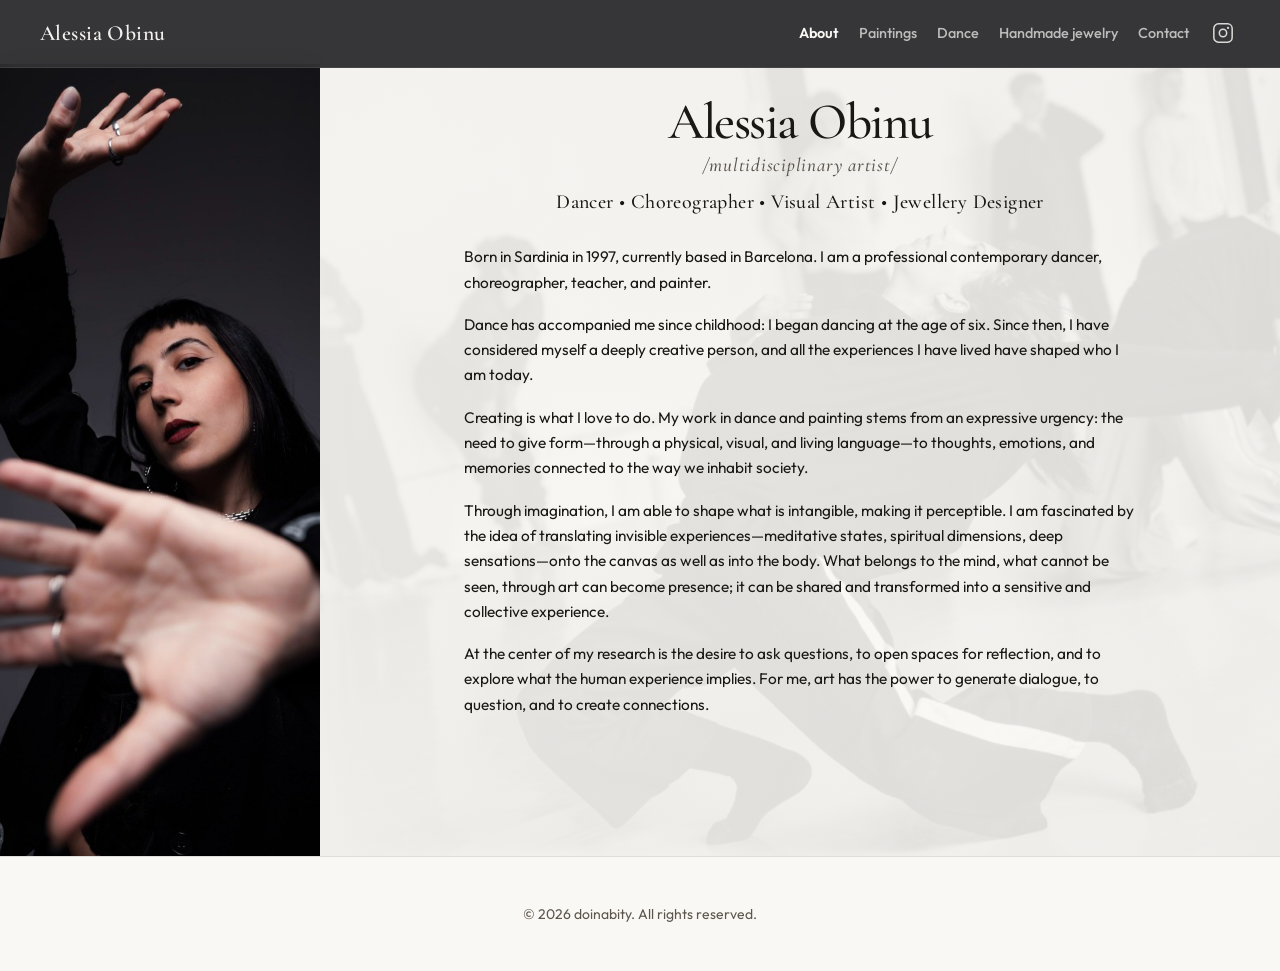
==== about.html @ e341002c "Add About page with split hero, intro, biography, and nav links Co-authored-by: Cursor <cursoragent@" ====
<!DOCTYPE html>
<html lang="en">
  <head>
    <meta charset="utf-8" />
    <meta name="viewport" content="width=device-width, initial-scale=1" />
    <title>About — Alessia Obinu</title>
    <link rel="preconnect" href="https://fonts.googleapis.com" />
    <link rel="preconnect" href="https://fonts.gstatic.com" crossorigin />
    <link
      href="https://fonts.googleapis.com/css2?family=Cormorant+Garamond:ital,wght@0,500;0,600;1,500&family=Outfit:wght@400;500;600&display=swap"
      rel="stylesheet"
    />
    <link rel="stylesheet" href="css/styles.css" />
  </head>
  <body>
    <header class="site-header">
      <a class="site-logo" href="index.html">Alessia Obinu</a>
      <div class="site-header__tools">
        <nav class="site-nav" aria-label="Primary">
          <a href="about.html" aria-current="page">About</a>
          <a href="index.html#paintings">Paintings</a>
          <a href="index.html#dance">Dance</a>
          <a href="index.html#jewelry">Handmade jewelry</a>
          <a href="index.html#contact">Contact</a>
        </nav>
        <a
          class="site-header__instagram"
          href="https://www.instagram.com/ale_obins/"
          target="_blank"
          rel="noopener noreferrer"
          aria-label="Instagram — @ale_obins"
        >
          <svg xmlns="http://www.w3.org/2000/svg" width="22" height="22" viewBox="0 0 24 24" fill="none" stroke="currentColor" stroke-width="1.65" stroke-linecap="round" stroke-linejoin="round" aria-hidden="true">
            <rect x="2" y="2" width="20" height="20" rx="5" ry="5" />
            <circle cx="12" cy="12" r="4" />
            <circle cx="17.5" cy="6.5" r="1.25" fill="currentColor" stroke="none" />
          </svg>
        </a>
      </div>
    </header>

    <main class="about-page" id="top">
      <section
        id="about"
        class="hero hero--split about-page__hero about-page__hero--cols"
        aria-labelledby="about-hero-heading"
        aria-describedby="about-hero-subtitle"
      >
        <div class="hero__pane hero__pane--quarter" aria-hidden="true"></div>
        <div class="hero__pane hero__pane--main">
          <div class="hero__inner hero__inner--solo hero__inner--about-main">
            <div class="hero__intro">
              <h1 id="about-hero-heading">Alessia Obinu</h1>
              <p id="about-hero-subtitle" class="hero__tagline hero__tagline--solo">/multidisciplinary artist/</p>
              <p class="hero__roles">Dancer • Choreographer • Visual Artist • Jewellery Designer</p>
            </div>
            <div class="about-page__hero-bio">
              <p>
                Born in Sardinia in 1997, currently based in Barcelona. I am a professional contemporary dancer,
                choreographer, teacher, and painter.
              </p>
              <p>
                Dance has accompanied me since childhood: I began dancing at the age of six. Since then, I have
                considered myself a deeply creative person, and all the experiences I have lived have shaped who I am
                today.
              </p>
              <p>
                Creating is what I love to do. My work in dance and painting stems from an expressive urgency: the need
                to give form—through a physical, visual, and living language—to thoughts, emotions, and memories
                connected to the way we inhabit society.
              </p>
              <p>
                Through imagination, I am able to shape what is intangible, making it perceptible. I am fascinated by
                the idea of translating invisible experiences—meditative states, spiritual dimensions, deep
                sensations—onto the canvas as well as into the body. What belongs to the mind, what cannot be seen,
                through art can become presence; it can be shared and transformed into a sensitive and collective
                experience.
              </p>
              <p>
                At the center of my research is the desire to ask questions, to open spaces for reflection, and to
                explore what the human experience implies. For me, art has the power to generate dialogue, to question,
                and to create connections.
              </p>
            </div>
          </div>
        </div>
      </section>

    </main>

    <footer class="site-footer">
      <p>© <span id="year"></span> doinabity. All rights reserved.</p>
    </footer>
    <script>
      document.getElementById("year").textContent = new Date().getFullYear();
    </script>
  </body>
</html>
---- css/styles.css ----
/* Shared presentation + catalogue styles */

:root {
  --bg: #faf8f5;
  --bg-alt: #f0ebe3;
  --ink: #1a1814;
  --ink-muted: #5c564c;
  --accent: #8b5a3c;
  --accent-soft: #c4a484;
  --line: rgba(26, 24, 20, 0.12);
  --font-display: "Cormorant Garamond", Georgia, serif;
  --font-body: "Outfit", system-ui, sans-serif;
  --space: clamp(1rem, 4vw, 2.5rem);
  --max: 72rem;
}

*,
*::before,
*::after {
  box-sizing: border-box;
}

html {
  scroll-behavior: smooth;
}

body {
  margin: 0;
  font-family: var(--font-body);
  font-size: 1.05rem;
  line-height: 1.6;
  color: var(--ink);
  background: var(--bg);
}

img {
  max-width: 100%;
  height: auto;
  display: block;
}

a {
  color: var(--accent);
  text-decoration: none;
}

a:hover {
  text-decoration: underline;
  text-underline-offset: 0.2em;
}

.sr-only {
  position: absolute;
  width: 1px;
  height: 1px;
  padding: 0;
  margin: -1px;
  overflow: hidden;
  clip: rect(0, 0, 0, 0);
  white-space: nowrap;
  border: 0;
}

/* ——— Site header ——— */
.site-header {
  position: fixed;
  top: 0;
  left: 0;
  right: 0;
  z-index: 100;
  display: flex;
  align-items: center;
  justify-content: space-between;
  padding: 1rem var(--space);
  background: rgba(42, 42, 44, 0.94);
  backdrop-filter: blur(12px);
  border-bottom: 1px solid rgba(255, 255, 255, 0.08);
}

.site-header--home {
  justify-content: flex-start;
}

.site-header__tools {
  display: flex;
  align-items: center;
  gap: 1rem;
  flex-wrap: wrap;
  justify-content: flex-end;
}

.site-header__instagram {
  margin-left: auto;
  display: flex;
  align-items: center;
  justify-content: center;
  color: rgba(242, 241, 238, 0.88);
  text-decoration: none;
  z-index: 101;
  padding: 0.4rem;
  border-radius: 8px;
  transition: color 0.15s ease, background 0.15s ease;
}

.site-header__instagram:hover {
  color: #faf8f5;
  background: rgba(255, 255, 255, 0.08);
  text-decoration: none;
}

.site-header__instagram svg {
  display: block;
}

.site-header__tools .site-header__instagram {
  margin-left: 0;
}

.site-nav--center {
  position: absolute;
  left: 50%;
  transform: translateX(-50%);
  justify-content: center;
}

@media (max-width: 520px) {
  .site-header--home {
    flex-direction: column;
    align-items: stretch;
    gap: 0.65rem;
    padding-top: 0.85rem;
    padding-bottom: 0.85rem;
  }

  .site-header--home .site-nav--center {
    position: static;
    transform: none;
    justify-content: center;
    order: 1;
  }

  .site-header--home .site-logo {
    order: 0;
    text-align: center;
  }

  .site-header--home .site-header__instagram {
    order: 2;
    margin-left: 0;
    align-self: center;
  }
}

.site-logo {
  font-family: var(--font-display);
  font-size: 1.35rem;
  font-weight: 600;
  letter-spacing: 0.02em;
  color: var(--ink);
  text-decoration: none;
}

.site-logo:hover {
  color: var(--accent);
  text-decoration: none;
}

.site-header .site-logo {
  color: #f2f1ee;
}

.site-header .site-logo:hover {
  color: var(--accent-soft);
  text-decoration: none;
}

.site-nav {
  display: flex;
  gap: 1.25rem;
  flex-wrap: wrap;
  justify-content: flex-end;
}

.site-nav a {
  font-size: 0.9rem;
  font-weight: 500;
  color: var(--ink-muted);
  text-decoration: none;
}

.site-nav a:hover {
  color: var(--accent);
  text-decoration: none;
}

.site-header .site-nav a {
  color: rgba(242, 241, 238, 0.72);
}

.site-header .site-nav a:hover {
  color: #faf8f5;
  text-decoration: none;
}

.site-header .site-nav a[aria-current="page"] {
  color: #faf8f5;
  font-weight: 600;
}

#about,
#work,
#paintings,
#dance,
#jewelry,
#contact {
  scroll-margin-top: 5rem;
}

/* ——— Home hero ——— */
main {
  padding-top: 4rem;
}

.hero {
  min-height: 88vh;
  display: flex;
  flex-direction: column;
  justify-content: center;
  padding: var(--space);
  max-width: var(--max);
  margin: 0 auto;
}

/* About: full-width hero with background image */
.hero--split {
  --about-bg-main: url("../images/hero-about-bg.jpg?v=2");
  max-width: none;
  margin: 0;
  padding: 0;
  min-height: 88vh;
  display: block;
}

.hero__pane--main {
  position: relative;
  min-height: 88vh;
  width: 100%;
  display: flex;
  flex-direction: column;
  justify-content: center;
  align-items: center;
  background-color: var(--bg-alt);
  background-image: var(--about-bg-main);
  background-size: cover;
  background-position: center;
  background-repeat: no-repeat;
}

.hero__pane--main::before {
  content: "";
  position: absolute;
  inset: 0;
  background: linear-gradient(
    105deg,
    rgba(250, 248, 245, 0.88) 0%,
    rgba(250, 248, 245, 0.72) 45%,
    rgba(250, 248, 245, 0.5) 100%
  );
  pointer-events: none;
}

.hero__inner {
  position: relative;
  z-index: 1;
  padding: var(--space);
  max-width: 40rem;
}

.hero__inner--solo {
  width: 75%;
  max-width: 75vw;
  margin-left: auto;
  margin-right: auto;
  text-align: center;
  padding: var(--space) 0;
  box-sizing: border-box;
}

@media (max-width: 768px) {
  .hero--split {
    min-height: auto;
  }

  .hero__pane--main {
    min-height: min(88vh, 42rem);
  }

  .hero__inner {
    padding: var(--space);
    max-width: none;
  }

  .hero__pane--main::before {
    background: rgba(250, 248, 245, 0.82);
  }
}

/* About page only: ¼ portrait (left) + ¾ existing hero photo + text (right) */
.about-page .hero--split.about-page__hero--cols {
  display: grid;
  grid-template-columns: minmax(0, 1fr) minmax(0, 3fr);
  align-items: stretch;
  min-height: 88vh;
}

.about-page .hero--split.about-page__hero--cols .hero__pane--quarter {
  min-height: 12rem;
  background-color: var(--bg-alt);
  background-image: url("../images/about-page-portrait.png?v=1");
  background-size: cover;
  background-position: center top;
  background-repeat: no-repeat;
}

.about-page .hero--split.about-page__hero--cols .hero__pane--main {
  width: auto;
  min-height: 88vh;
  align-items: flex-start;
  justify-content: flex-start;
  overflow-y: auto;
}

.about-page .hero--split.about-page__hero--cols .hero__pane--main::before {
  background: linear-gradient(
    105deg,
    rgba(250, 248, 245, 0.93) 0%,
    rgba(250, 248, 245, 0.9) 50%,
    rgba(250, 248, 245, 0.88) 100%
  );
}

@media (max-width: 768px) {
  .about-page .hero--split.about-page__hero--cols {
    grid-template-columns: 1fr;
    grid-template-rows: minmax(22vh, 200px) minmax(60vh, auto);
    min-height: auto;
  }

  .about-page .hero--split.about-page__hero--cols .hero__pane--quarter {
    min-height: 25vh;
    background-size: auto 200%;
    background-position: center top;
  }

  .about-page .hero--split.about-page__hero--cols .hero__pane--main {
    min-height: min(70vh, 36rem);
  }
}

.hero h1 {
  font-family: var(--font-display);
  font-size: clamp(2.5rem, 8vw, 4.25rem);
  font-weight: 500;
  line-height: 1.1;
  margin: 0 0 1rem;
  letter-spacing: -0.02em;
}

.hero .hero__inner--solo h1 {
  margin: 0;
  width: 100%;
  font-size: clamp(3.5rem, min(18vw, 22vh), 14rem);
  line-height: 1.05;
  letter-spacing: -0.03em;
}

.hero .hero__tagline--solo {
  margin: 0;
  margin-top: 0.5em;
  line-height: 1;
  font-family: var(--font-display);
  font-size: clamp(1.5rem, 2vw, 1rem);
  font-style: italic;
  font-weight: 500;
  color: var(--ink-muted);
  letter-spacing: 0.04em;
}

.hero .hero__roles {
  margin: clamp(1.25rem, 3.5vw, 2.25rem) 0 0;
  max-width: 100%;
  font-family: var(--font-display);
  font-size: clamp(1rem, 2.75vw, 1.85rem);
  font-weight: 500;
  line-height: 1.35;
  letter-spacing: 0.02em;
  color: var(--ink);
  text-align: center;
}

.about-page .hero__inner--about-main.hero__inner--solo {
  width: 100%;
  max-width: none;
  margin-left: 0;
  margin-right: 0;
  padding: clamp(1.25rem, 3vw, 2rem);
  box-sizing: border-box;
}

.about-page .hero__inner--about-main .hero__intro {
  text-align: center;
  margin-bottom: clamp(1.25rem, 2.5vw, 1.75rem);
}

.about-page .hero__inner--about-main .hero__intro h1 {
  font-size: clamp(2.25rem, 4vw, 3.25rem);
}

.about-page .hero__inner--about-main .hero__intro .hero__tagline--solo {
  margin-top: 0.35em;
  font-size: clamp(1rem, 1.5vw, 1.2rem);
}

.about-page .hero__inner--about-main .hero__intro .hero__roles {
  margin-top: 0.85rem;
  font-size: clamp(0.95rem, 1.6vw, 1.25rem);
}

.about-page .about-page__hero-bio {
  max-width: 42rem;
  margin: 0 auto;
  text-align: left;
}

.about-page .about-page__hero-bio p {
  margin: 0 0 1.1em;
  font-family: var(--font-body);
  font-size: clamp(0.92rem, 1.2vw, 1.05rem);
  line-height: 1.65;
  color: var(--ink);
}

.about-page .about-page__hero-bio p:last-child {
  margin-bottom: 0;
}

.hero .tagline {
  font-size: 1.15rem;
  color: var(--ink-muted);
  max-width: 28em;
  margin: 0 0 2rem;
}

.hero .about {
  max-width: 36em;
  margin: 0 0 2.5rem;
}

.scroll-hint {
  display: inline-flex;
  align-items: center;
  gap: 0.5rem;
  font-size: 0.85rem;
  font-weight: 500;
  color: var(--accent);
  text-decoration: none;
  letter-spacing: 0.04em;
  text-transform: uppercase;
}

.scroll-hint:hover {
  text-decoration: none;
  color: var(--ink);
}

.scroll-hint svg {
  width: 1.25rem;
  height: 1.25rem;
  animation: nudge 2s ease-in-out infinite;
}

@keyframes nudge {
  0%,
  100% {
    transform: translateY(0);
  }
  50% {
    transform: translateY(4px);
  }
}

/* ——— Work sections (home) ——— */
.work-sections {
  border-top: 1px solid var(--line);
}

.work-block {
  display: grid;
  grid-template-columns: 1fr;
  min-height: 72vh;
  border-bottom: 1px solid var(--line);
}

@media (min-width: 768px) {
  .work-block {
    grid-template-columns: 1fr 1fr;
    min-height: 65vh;
  }

  .work-block:nth-child(even) .work-block__visual {
    order: 2;
  }
}

.work-block__visual {
  position: relative;
  min-height: 280px;
  background: var(--bg-alt);
}

.work-block__visual-inner {
  position: absolute;
  inset: 0;
  display: flex;
  align-items: center;
  justify-content: center;
  padding: 2rem;
}

.work-block--paintings .work-block__visual-inner {
  padding: 0;
}

.work-block__photo {
  display: block;
  max-width: min(100%, 420px);
  max-height: min(75vh, 560px);
  width: auto;
  height: auto;
  object-fit: contain;
  border-radius: 4px;
  box-shadow: 0 12px 40px rgba(26, 24, 20, 0.12);
}

.work-block--paintings .work-block__photo {
  width: 100%;
  height: 100%;
  max-width: none;
  max-height: none;
  object-fit: cover;
  object-position: center;
  border-radius: 0;
  box-shadow: none;
}

.work-block--dance .work-block__visual-inner {
  padding: 0;
}

.work-block--dance .work-block__photo {
  width: 100%;
  height: 100%;
  max-width: none;
  max-height: none;
  object-fit: cover;
  object-position: center;
  border-radius: 0;
  box-shadow: none;
}

.work-block--jewelry .work-block__visual {
  background: #ebe8e4;
}

.work-block--jewelry .work-block__visual-inner {
  flex-direction: column;
  align-items: stretch;
  justify-content: stretch;
  padding: clamp(0.4rem, 1.5vw, 0.85rem);
  box-sizing: border-box;
}

.work-block--jewelry .work-block__photo {
  flex: 1 1 auto;
  width: 100%;
  min-height: 0;
  max-width: none;
  max-height: none;
  object-fit: cover;
  object-position: center 42%;
  border-radius: 6px;
  box-shadow: 0 12px 40px rgba(26, 24, 20, 0.14);
}

.work-block__placeholder {
  width: min(280px, 80%);
  aspect-ratio: 4 / 5;
  border-radius: 4px;
  background: linear-gradient(
    145deg,
    rgba(139, 90, 60, 0.15) 0%,
    rgba(196, 164, 132, 0.35) 100%
  );
  border: 1px solid var(--line);
}

.work-block--dance .work-block__placeholder {
  aspect-ratio: 3 / 4;
  border-radius: 50% 50% 4px 4px;
  background: linear-gradient(
    160deg,
    rgba(90, 100, 120, 0.2) 0%,
    rgba(196, 164, 132, 0.25) 100%
  );
}

.work-block--jewelry .work-block__placeholder {
  aspect-ratio: 1;
  border-radius: 50%;
  max-width: 220px;
  background: radial-gradient(
    circle at 30% 30%,
    rgba(255, 255, 255, 0.6) 0%,
    rgba(139, 90, 60, 0.2) 45%,
    rgba(196, 164, 132, 0.4) 100%
  );
}

.work-block__content {
  display: flex;
  flex-direction: column;
  justify-content: center;
  padding: clamp(2rem, 5vw, 4rem);
  max-width: 32rem;
}

.work-block__content h2 {
  font-family: var(--font-display);
  font-size: clamp(2rem, 5vw, 3rem);
  font-weight: 500;
  margin: 0 0 0.75rem;
  letter-spacing: -0.02em;
}

.work-block__content p {
  color: var(--ink-muted);
  margin: 0 0 1.5rem;
}

.btn {
  display: inline-flex;
  align-items: center;
  gap: 0.5rem;
  align-self: flex-start;
  padding: 0.75rem 1.35rem;
  font-family: var(--font-body);
  font-size: 0.95rem;
  font-weight: 600;
  color: var(--bg);
  background: var(--ink);
  border: none;
  border-radius: 999px;
  text-decoration: none;
  cursor: pointer;
  transition: background 0.2s, transform 0.15s;
}

.btn:hover {
  background: var(--accent);
  text-decoration: none;
  transform: translateY(-1px);
}

.btn svg {
  width: 1rem;
  height: 1rem;
}

/* ——— Contact ——— */
.contact-section {
  border-top: 1px solid var(--line);
  background: var(--bg-alt);
  padding: clamp(2.5rem, 6vw, 4rem) var(--space);
}

.contact-section__inner {
  max-width: min(var(--max), 100%);
  margin: 0 auto;
}

.contact-section h2 {
  font-family: var(--font-display);
  font-size: clamp(2rem, 4vw, 2.75rem);
  font-weight: 500;
  margin: 0 0 0.75rem;
  letter-spacing: -0.02em;
}

.contact-section__lead {
  color: var(--ink-muted);
  margin: 0 0 1.75rem;
  line-height: 1.55;
}

.contact-section__lead a {
  color: var(--accent);
  font-weight: 500;
}

.contact-section__notice {
  padding: 0.85rem 1rem;
  margin: 0 0 1.25rem;
  font-size: 0.95rem;
  font-weight: 500;
  color: var(--ink);
  background: rgba(139, 90, 60, 0.12);
  border: 1px solid rgba(139, 90, 60, 0.25);
  border-radius: 8px;
}

.contact-form__hp {
  position: absolute;
  width: 1px;
  height: 1px;
  padding: 0;
  margin: -1px;
  overflow: hidden;
  clip: rect(0, 0, 0, 0);
  white-space: nowrap;
  border: 0;
}

.contact-form {
  position: relative;
  display: flex;
  flex-direction: column;
  gap: 1.25rem;
}

.contact-form__layout {
  display: grid;
  grid-template-columns: 1fr 1fr;
  gap: 0.85rem 1rem;
  align-items: stretch;
}

.contact-form__col {
  display: flex;
  flex-direction: column;
  min-width: 0;
}

.contact-form__col--meta {
  gap: 0.85rem;
}

.contact-form__col--meta .contact-form__field {
  align-items: flex-start;
}

.contact-form__col--meta .contact-form__field input {
  width: calc(100% * 2 / 3);
  max-width: 100%;
}

.contact-form__col--message {
  min-height: 100%;
  gap: 1rem;
}

.contact-form__field {
  display: flex;
  flex-direction: column;
  gap: 0.4rem;
}

.contact-form__field--grow {
  flex: 1;
  min-height: 0;
  display: flex;
  flex-direction: column;
}

.contact-form__field--grow textarea {
  flex: 1;
  min-height: 9.5rem;
}

.contact-form__field label {
  font-size: 0.9rem;
  font-weight: 600;
  color: var(--ink);
}

.contact-form__field input,
.contact-form__field textarea {
  font-family: var(--font-body);
  font-size: 1rem;
  padding: 0.65rem 0.85rem;
  color: var(--ink);
  background: var(--bg);
  border: 1px solid var(--line);
  border-radius: 8px;
  width: 100%;
  transition: border-color 0.15s, box-shadow 0.15s;
}

.contact-form__field input:focus,
.contact-form__field textarea:focus {
  outline: none;
  border-color: rgba(139, 90, 60, 0.45);
  box-shadow: 0 0 0 3px rgba(139, 90, 60, 0.12);
}

.contact-form__field textarea {
  resize: vertical;
  line-height: 1.5;
}

.contact-form__submit {
  margin-top: 0.15rem;
  align-self: flex-start;
}

@media (max-width: 520px) {
  .contact-form__layout {
    grid-template-columns: 1fr;
  }

  .contact-form__field--grow textarea {
    min-height: 8rem;
  }
}

/* ——— About page ——— */
.about-page__body {
  border-top: 1px solid var(--line);
  background: var(--bg);
  padding: clamp(2.5rem, 6vw, 4rem) var(--space);
}

.about-page__body-inner {
  max-width: var(--max);
  margin: 0 auto;
}

.about-page__body-inner p {
  max-width: 40em;
  margin: 0;
  font-size: 1.05rem;
  line-height: 1.65;
  color: var(--ink-muted);
}

/* ——— Page footer ——— */
.site-footer {
  padding: 2rem var(--space);
  text-align: center;
  font-size: 0.875rem;
  color: var(--ink-muted);
  border-top: 1px solid var(--line);
}

/* ——— Catalogue pages ——— */
.catalogue-main {
  padding: 5rem var(--space) 3rem;
  max-width: var(--max);
  margin: 0 auto;
}

.back-row {
  margin-bottom: 2rem;
}

.back-link {
  display: inline-flex;
  align-items: center;
  gap: 0.4rem;
  font-size: 0.9rem;
  font-weight: 500;
  color: var(--ink-muted);
  text-decoration: none;
}

.back-link:hover {
  color: var(--accent);
  text-decoration: none;
}

.catalogue-header h1 {
  font-family: var(--font-display);
  font-size: clamp(2rem, 5vw, 3.25rem);
  font-weight: 500;
  margin: 0 0 0.75rem;
}

.catalogue-header p {
  max-width: 40em;
  color: var(--ink-muted);
  margin: 0 0 2.5rem;
}

.catalogue-header code {
  font-size: 0.88em;
  font-family: ui-monospace, monospace;
  background: var(--bg-alt);
  padding: 0.12em 0.4em;
  border-radius: 4px;
  border: 1px solid var(--line);
}

.catalogue-grid {
  display: grid;
  grid-template-columns: repeat(auto-fill, minmax(260px, 1fr));
  gap: 1.75rem;
}

.catalogue-card {
  background: var(--bg-alt);
  border-radius: 8px;
  overflow: hidden;
  border: 1px solid var(--line);
  transition: box-shadow 0.2s, transform 0.2s;
}

.catalogue-card:hover {
  box-shadow: 0 12px 40px rgba(26, 24, 20, 0.08);
  transform: translateY(-2px);
}

.catalogue-card__image {
  aspect-ratio: 4 / 3;
  background: linear-gradient(
    120deg,
    rgba(139, 90, 60, 0.12) 0%,
    rgba(240, 235, 227, 1) 100%
  );
  display: flex;
  align-items: center;
  justify-content: center;
  color: var(--ink-muted);
  font-size: 0.85rem;
}

.catalogue-card__body {
  padding: 1.25rem 1.35rem 1.5rem;
}

.catalogue-card__body h2 {
  font-family: var(--font-display);
  font-size: 1.35rem;
  font-weight: 600;
  margin: 0 0 0.35rem;
}

.catalogue-card__body p {
  font-size: 0.92rem;
  color: var(--ink-muted);
  margin: 0;
}
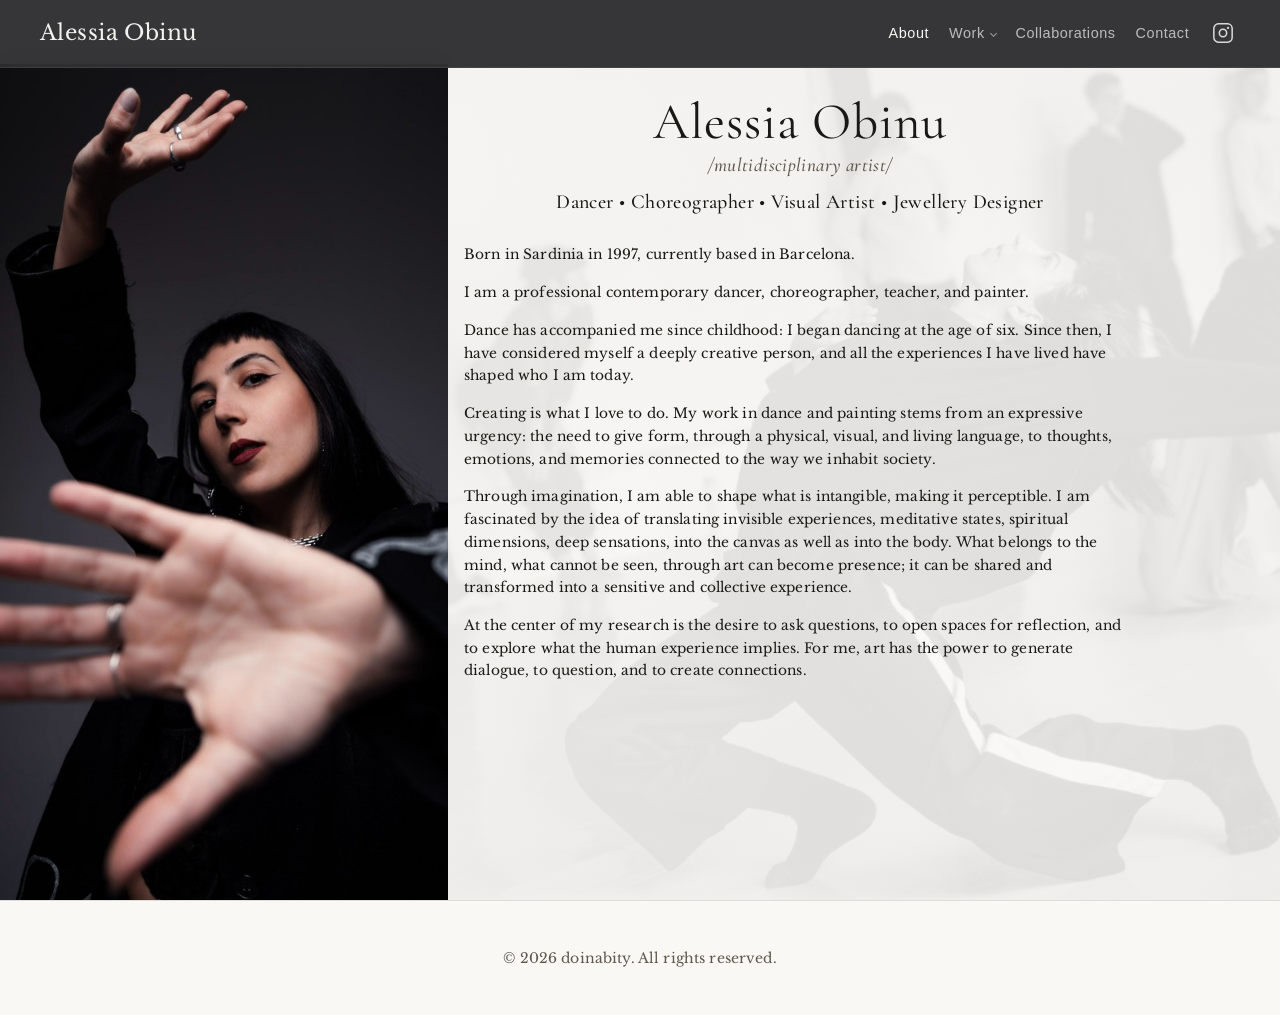
==== commit 9756408b: "Refresh portfolio with dance2, paintings gallery, collaborations, and dark theme. Align about, paint" ====
--- a/about.html
+++ b/about.html
@@ -7,20 +7,26 @@
     <link rel="preconnect" href="https://fonts.googleapis.com" />
     <link rel="preconnect" href="https://fonts.gstatic.com" crossorigin />
     <link
-      href="https://fonts.googleapis.com/css2?family=Cormorant+Garamond:ital,wght@0,500;0,600;1,500&family=Outfit:wght@400;500;600&display=swap"
+      href="https://fonts.googleapis.com/css2?family=Cormorant+Garamond:ital,wght@0,500;0,600;1,500&family=Libre+Baskerville:ital,wght@0,400;0,700;1,400&display=swap"
       rel="stylesheet"
     />
     <link rel="stylesheet" href="css/styles.css" />
   </head>
-  <body>
+  <body class="page-about">
     <header class="site-header">
       <a class="site-logo" href="index.html">Alessia Obinu</a>
       <div class="site-header__tools">
         <nav class="site-nav" aria-label="Primary">
           <a href="about.html" aria-current="page">About</a>
-          <a href="index.html#paintings">Paintings</a>
-          <a href="index.html#dance">Dance</a>
-          <a href="index.html#jewelry">Handmade jewelry</a>
+          <details class="site-nav__dropdown">
+            <summary class="site-nav__dropdown-trigger">Work</summary>
+            <ul class="site-nav__menu" role="list">
+              <li><a href="dance2.html">Dance</a></li>
+              <li><a href="paintings.html">Paintings</a></li>
+              <li><a href="jewelry.html">Jewelry</a></li>
+            </ul>
+          </details>
+          <a href="collaborations.html">Collaborations</a>
           <a href="index.html#contact">Contact</a>
         </nav>
         <a
@@ -55,10 +61,8 @@
               <p class="hero__roles">Dancer • Choreographer • Visual Artist • Jewellery Designer</p>
             </div>
             <div class="about-page__hero-bio">
-              <p>
-                Born in Sardinia in 1997, currently based in Barcelona. I am a professional contemporary dancer,
-                choreographer, teacher, and painter.
-              </p>
+              <p>Born in Sardinia in 1997, currently based in Barcelona.</p>
+              <p>I am a professional contemporary dancer, choreographer, teacher, and painter.</p>
               <p>
                 Dance has accompanied me since childhood: I began dancing at the age of six. Since then, I have
                 considered myself a deeply creative person, and all the experiences I have lived have shaped who I am
@@ -66,13 +70,13 @@
               </p>
               <p>
                 Creating is what I love to do. My work in dance and painting stems from an expressive urgency: the need
-                to give form—through a physical, visual, and living language—to thoughts, emotions, and memories
+                to give form, through a physical, visual, and living language, to thoughts, emotions, and memories
                 connected to the way we inhabit society.
               </p>
               <p>
                 Through imagination, I am able to shape what is intangible, making it perceptible. I am fascinated by
-                the idea of translating invisible experiences—meditative states, spiritual dimensions, deep
-                sensations—onto the canvas as well as into the body. What belongs to the mind, what cannot be seen,
+                the idea of translating invisible experiences, meditative states, spiritual dimensions, deep
+                sensations, into the canvas as well as into the body. What belongs to the mind, what cannot be seen,
                 through art can become presence; it can be shared and transformed into a sensitive and collective
                 experience.
               </p>
@@ -93,6 +97,11 @@
     </footer>
     <script>
       document.getElementById("year").textContent = new Date().getFullYear();
+      document.addEventListener("click", function (e) {
+        document.querySelectorAll(".site-nav__dropdown[open]").forEach(function (dropdown) {
+          if (!dropdown.contains(e.target)) dropdown.removeAttribute("open");
+        });
+      });
     </script>
   </body>
 </html>
--- a/css/styles.css
+++ b/css/styles.css
@@ -1,4 +1,6 @@
 /* Shared presentation + catalogue styles */
+
+@import url("https://fonts.googleapis.com/css2?family=Libre+Baskerville:ital,wght@0,400;0,700;1,400&display=swap");
 
 :root {
   --bg: #faf8f5;
@@ -12,6 +14,11 @@
   --font-body: "Outfit", system-ui, sans-serif;
   --space: clamp(1rem, 4vw, 2.5rem);
   --max: 72rem;
+  --header-offset: 4rem;
+  --font-sans-site: "Helvetica Neue", Helvetica, Arial, sans-serif;
+  --tracking-site: 0.04em;
+  --font-hero-bodoni: "Bodoni 72", "Bodoni 72 Oldstyle", "Bodoni 72 Smallcaps", Didot, "Bodoni MT", Georgia, serif;
+  --font-dance-baskerville: "Libre Baskerville", Baskerville, "Baskerville Old Face", "Hoefler Text", Garamond, Georgia, serif;
 }
 
 *,
@@ -31,6 +38,173 @@
   line-height: 1.6;
   color: var(--ink);
   background: var(--bg);
+}
+
+/* Dance catalogue page: grey canvas */
+body.page-dance {
+  background: #e6e6e8;
+  overflow-x: hidden;
+}
+
+body.page-dance,
+body.page-home,
+body.page-paintings,
+body.page-jewelry,
+body.page-collaborations {
+  -webkit-font-smoothing: antialiased;
+  -moz-osx-font-smoothing: grayscale;
+}
+
+body.page-dance {
+  font-family: var(--font-sans-site);
+  font-weight: 300;
+  letter-spacing: var(--tracking-site);
+}
+
+body.page-home,
+body.page-about,
+body.page-paintings,
+body.page-jewelry {
+  --font-display: var(--font-dance-baskerville);
+  --font-body: var(--font-dance-baskerville);
+  font-family: var(--font-dance-baskerville);
+  font-weight: 400;
+  letter-spacing: 0.01em;
+}
+
+body.page-dance .site-footer,
+body.page-dance .site-footer p,
+body.page-dance .dance-role__title,
+body.page-dance .dance-role__body,
+body.page-dance .dance-role__body p,
+body.page-dance .dance-subnav a {
+  font-family: var(--font-sans-site);
+  font-weight: 300;
+  letter-spacing: var(--tracking-site);
+}
+
+body.page-dance h1,
+body.page-dance h2,
+body.page-dance .dance-section-bar__label,
+body.page-dance .dance-role__body h1 {
+  font-family: var(--font-dance-baskerville);
+  font-weight: 400;
+  letter-spacing: 0.01em;
+}
+body.page-home .site-footer,
+body.page-home .site-footer p,
+body.page-home .home-biography__text,
+body.page-home .work-block__content,
+body.page-home .contact-section,
+body.page-home .contact-form,
+body.page-home .contact-form label,
+body.page-home .contact-form input,
+body.page-home .contact-form textarea,
+body.page-home .btn,
+body.page-home h1,
+body.page-home h2,
+body.page-home h3,
+body.page-home h4,
+body.page-home h5,
+body.page-home h6,
+body.page-about .site-footer,
+body.page-about .site-footer p,
+body.page-about .about-page__hero-bio,
+body.page-about .about-page__hero-bio p,
+body.page-about .hero__tagline--solo,
+body.page-about .hero__roles,
+body.page-about h1,
+body.page-about h2,
+body.page-about h3,
+body.page-about h4,
+body.page-about h5,
+body.page-about h6,
+body.page-paintings .site-footer,
+body.page-paintings .site-footer p,
+body.page-paintings .paintings-page__intro,
+body.page-paintings .paintings-page__intro p,
+body.page-paintings .paintings-card__title,
+body.page-paintings .paintings-card__detail,
+body.page-jewelry .site-footer,
+body.page-jewelry .site-footer p,
+body.page-jewelry .jewelry-page__intro,
+body.page-jewelry .jewelry-page__intro p,
+body.page-jewelry .jewelry-card__title,
+body.page-jewelry .jewelry-card__detail,
+body.page-jewelry h2,
+body.page-jewelry h3,
+body.page-jewelry h4,
+body.page-jewelry h5,
+body.page-jewelry h6 {
+  font-family: var(--font-dance-baskerville);
+  font-weight: 400;
+  letter-spacing: 0.01em;
+}
+
+body.page-home .site-header .site-logo,
+body.page-about .site-header .site-logo,
+body.page-paintings .site-header .site-logo,
+body.page-jewelry .site-header .site-logo {
+  font-family: var(--font-dance-baskerville);
+}
+
+body.page-home .home-biography__title,
+body.page-home .work-block__content h2,
+body.page-home .contact-section h2 {
+  letter-spacing: 0.05em;
+}
+
+body.page-dance .dance-subnav a {
+  letter-spacing: 0.08em;
+}
+
+body.page-dance .dance-role__body h1 {
+  letter-spacing: 0.05em;
+}
+
+/* Headings: match dance2 section labels (Libre Baskerville) */
+h1,
+h2,
+h3,
+h4,
+h5,
+h6,
+.home-biography__title,
+.work-block__content h2,
+.contact-section h2,
+.catalogue-header h1,
+.catalogue-card__body h2,
+.dance-section-bar__label,
+.dance2-section-nav__link,
+.dance-role__title,
+.dance-role__body h1 {
+  font-family: var(--font-dance-baskerville);
+}
+
+body.page-dance2,
+body.page-dance2 .site-footer,
+body.page-dance2 .site-footer p {
+  font-family: var(--font-sans-site);
+  font-weight: 300;
+  letter-spacing: var(--tracking-site);
+}
+
+body.page-dance2 .dance2-section-nav__link,
+body.page-dance2 .dance-role__body,
+body.page-dance2 .dance-role__body p,
+body.page-dance2 h1,
+body.page-dance2 h2,
+body.page-dance2 h3,
+body.page-dance2 h4,
+body.page-dance2 h5,
+body.page-dance2 h6 {
+  font-family: var(--font-dance-baskerville);
+  font-weight: 400;
+  letter-spacing: 0.01em;
+}
+
+body.page-dance2 .dance2-section-nav__link {
+  font-style: italic;
 }
 
 img {
@@ -154,7 +328,7 @@
 .site-logo {
   font-family: var(--font-display);
   font-size: 1.35rem;
-  font-weight: 600;
+  font-weight: 400;
   letter-spacing: 0.02em;
   color: var(--ink);
   text-decoration: none;
@@ -166,7 +340,12 @@
 }
 
 .site-header .site-logo {
+  font-family: "Cormorant Garamond", Georgia, serif;
+  font-size: 1.35rem;
+  font-weight: 400;
+  letter-spacing: 0.02em;
   color: #f2f1ee;
+  text-decoration: none;
 }
 
 .site-header .site-logo:hover {
@@ -176,9 +355,19 @@
 
 .site-nav {
   display: flex;
+  align-items: center;
   gap: 1.25rem;
   flex-wrap: wrap;
   justify-content: flex-end;
+}
+
+.site-header .site-nav a,
+.site-header .site-nav__dropdown-trigger,
+.site-header .site-nav__menu a {
+  font-family: var(--font-sans-site);
+  font-weight: 300;
+  letter-spacing: var(--tracking-site);
+  font-size: 0.9rem;
 }
 
 .site-nav a {
@@ -204,10 +393,91 @@
 
 .site-header .site-nav a[aria-current="page"] {
   color: #faf8f5;
-  font-weight: 600;
+  font-weight: 300;
+}
+
+.site-nav__dropdown {
+  position: relative;
+}
+
+.site-nav__dropdown-trigger {
+  list-style: none;
+  cursor: pointer;
+  font-size: 0.9rem;
+  font-weight: 500;
+  color: var(--ink-muted);
+  user-select: none;
+}
+
+.site-nav__dropdown-trigger::-webkit-details-marker {
+  display: none;
+}
+
+.site-nav__dropdown-trigger::after {
+  content: "";
+  display: inline-block;
+  margin-left: 0.4em;
+  width: 0.35em;
+  height: 0.35em;
+  border-right: 1.5px solid currentColor;
+  border-bottom: 1.5px solid currentColor;
+  transform: rotate(45deg) translateY(-0.1em);
+  opacity: 0.75;
+  vertical-align: middle;
+}
+
+.site-nav__dropdown[open] .site-nav__dropdown-trigger::after {
+  transform: rotate(-135deg) translateY(-0.05em);
+}
+
+.site-header .site-nav__dropdown-trigger {
+  color: rgba(242, 241, 238, 0.72);
+}
+
+.site-header .site-nav__dropdown-trigger:hover,
+.site-nav__dropdown[open] .site-nav__dropdown-trigger {
+  color: #faf8f5;
+}
+
+.site-nav__menu {
+  position: absolute;
+  top: calc(100% + 0.65rem);
+  left: 50%;
+  transform: translateX(-50%);
+  min-width: 11rem;
+  margin: 0;
+  padding: 0.35rem 0;
+  list-style: none;
+  background: rgba(42, 42, 44, 0.98);
+  border: 1px solid rgba(255, 255, 255, 0.1);
+  border-radius: 8px;
+  box-shadow: 0 12px 36px rgba(0, 0, 0, 0.28);
+  z-index: 110;
+}
+
+.site-nav__menu li {
+  margin: 0;
+}
+
+.site-nav__menu a {
+  display: block;
+  padding: 0.55rem 1.1rem;
+  font-size: 0.88rem;
+  white-space: nowrap;
+}
+
+.site-header .site-nav__menu a {
+  color: rgba(242, 241, 238, 0.85);
+}
+
+.site-header .site-nav__menu a:hover {
+  color: #faf8f5;
+  background: rgba(255, 255, 255, 0.06);
+  text-decoration: none;
 }
 
 #about,
+#biography,
 #work,
 #paintings,
 #dance,
@@ -216,9 +486,19 @@
   scroll-margin-top: 5rem;
 }
 
+body.page-home #about,
+body.page-home #biography,
+body.page-home #work,
+body.page-home #paintings,
+body.page-home #dance,
+body.page-home #jewelry,
+body.page-home #contact {
+  scroll-margin-top: 0;
+}
+
 /* ——— Home hero ——— */
 main {
-  padding-top: 4rem;
+  padding-top: var(--header-offset);
 }
 
 .hero {
@@ -306,15 +586,22 @@
 }
 
 /* About page only: ¼ portrait (left) + ¾ existing hero photo + text (right) */
+.about-page {
+  min-height: calc(100dvh - var(--header-offset));
+}
+
 .about-page .hero--split.about-page__hero--cols {
+  --about-image-ratio: 0.35;
   display: grid;
-  grid-template-columns: minmax(0, 1fr) minmax(0, 3fr);
+  grid-template-columns: minmax(0, calc(var(--about-image-ratio) * 100%)) minmax(0, 1fr);
   align-items: stretch;
-  min-height: 88vh;
+  min-height: calc(100dvh - var(--header-offset));
+  height: calc(100dvh - var(--header-offset));
 }
 
 .about-page .hero--split.about-page__hero--cols .hero__pane--quarter {
-  min-height: 12rem;
+  min-height: 100%;
+  height: 100%;
   background-color: var(--bg-alt);
   background-image: url("../images/about-page-portrait.png?v=1");
   background-size: cover;
@@ -324,7 +611,8 @@
 
 .about-page .hero--split.about-page__hero--cols .hero__pane--main {
   width: auto;
-  min-height: 88vh;
+  min-height: 100%;
+  height: 100%;
   align-items: flex-start;
   justify-content: flex-start;
   overflow-y: auto;
@@ -342,25 +630,31 @@
 @media (max-width: 768px) {
   .about-page .hero--split.about-page__hero--cols {
     grid-template-columns: 1fr;
-    grid-template-rows: minmax(22vh, 200px) minmax(60vh, auto);
-    min-height: auto;
+    grid-template-rows: minmax(28vh, 240px) minmax(0, 1fr);
+    min-height: calc(100dvh - var(--header-offset));
+    height: calc(100dvh - var(--header-offset));
   }
 
   .about-page .hero--split.about-page__hero--cols .hero__pane--quarter {
-    min-height: 25vh;
+    min-height: 28vh;
+    height: auto;
     background-size: auto 200%;
     background-position: center top;
   }
 
   .about-page .hero--split.about-page__hero--cols .hero__pane--main {
-    min-height: min(70vh, 36rem);
+    min-height: 0;
+    height: auto;
+  }
+
+  .about-page .hero__inner--about-main.hero__inner--solo {
+    transform: none;
   }
 }
 
 .hero h1 {
-  font-family: var(--font-display);
   font-size: clamp(2.5rem, 8vw, 4.25rem);
-  font-weight: 500;
+  font-weight: 400;
   line-height: 1.1;
   margin: 0 0 1rem;
   letter-spacing: -0.02em;
@@ -405,6 +699,7 @@
   margin-right: 0;
   padding: clamp(1.25rem, 3vw, 2rem);
   box-sizing: border-box;
+  transform: translateX(calc((0.125 - var(--about-image-ratio) / 2) * 100vw));
 }
 
 .about-page .hero__inner--about-main .hero__intro {
@@ -412,18 +707,28 @@
   margin-bottom: clamp(1.25rem, 2.5vw, 1.75rem);
 }
 
+.about-page .hero__inner--about-main .hero__intro h1,
+.about-page .hero__inner--about-main .hero__intro .hero__tagline--solo,
+.about-page .hero__inner--about-main .hero__intro .hero__roles {
+  font-family: "Cormorant Garamond", Georgia, serif;
+  letter-spacing: 0.02em;
+}
+
 .about-page .hero__inner--about-main .hero__intro h1 {
   font-size: clamp(2.25rem, 4vw, 3.25rem);
+  font-weight: 400;
 }
 
 .about-page .hero__inner--about-main .hero__intro .hero__tagline--solo {
   margin-top: 0.35em;
   font-size: clamp(1rem, 1.5vw, 1.2rem);
+  font-weight: 500;
 }
 
 .about-page .hero__inner--about-main .hero__intro .hero__roles {
   margin-top: 0.85rem;
   font-size: clamp(0.95rem, 1.6vw, 1.25rem);
+  font-weight: 500;
 }
 
 .about-page .about-page__hero-bio {
@@ -432,10 +737,16 @@
   text-align: left;
 }
 
+.about-page .about-page__hero-bio,
+.about-page .about-page__hero-bio p {
+  font-family: var(--font-dance-baskerville);
+  font-weight: 400;
+  letter-spacing: 0.01em;
+}
+
 .about-page .about-page__hero-bio p {
   margin: 0 0 1.1em;
-  font-family: var(--font-body);
-  font-size: clamp(0.92rem, 1.2vw, 1.05rem);
+  font-size: clamp(0.86rem, 1.05vw, 0.94rem);
   line-height: 1.65;
   color: var(--ink);
 }
@@ -489,6 +800,305 @@
   }
 }
 
+/* ——— Home biography (between hero and work) ——— */
+.home-biography {
+  border-top: 1px solid var(--line);
+  background: var(--bg);
+}
+
+.home-biography__grid {
+  display: grid;
+  grid-template-columns: 1fr;
+}
+
+.home-biography__portrait {
+  background: var(--bg-alt);
+  min-height: 280px;
+}
+
+.home-biography__portrait img {
+  width: 100%;
+  height: 100%;
+  min-height: inherit;
+  object-fit: cover;
+  object-position: center top;
+}
+
+.home-biography__content {
+  padding: clamp(2rem, 5vw, 3.25rem) var(--space);
+}
+
+.home-biography__title {
+  font-size: clamp(1.75rem, 4vw, 2.5rem);
+  font-weight: 400;
+  margin: 0 0 1.25rem;
+  letter-spacing: 0.01em;
+}
+
+.home-biography__text {
+  max-width: 42rem;
+}
+
+.home-biography__text p {
+  margin: 0 0 1.1em;
+  font-family: var(--font-body);
+  font-size: clamp(0.92rem, 1.2vw, 1.05rem);
+  line-height: 1.65;
+  color: var(--ink);
+}
+
+.home-biography__text p:last-child {
+  margin-bottom: 0;
+}
+
+@media (min-width: 768px) {
+  .home-biography__grid {
+    grid-template-columns: minmax(0, 1fr) minmax(0, 2fr);
+    align-items: stretch;
+  }
+
+  .home-biography__portrait {
+    min-height: min(70vh, 42rem);
+  }
+}
+
+/* Home: full-viewport sections */
+html:has(body.page-home) {
+  scroll-snap-type: y mandatory;
+}
+
+.page-home .hero__pane--main,
+.page-home .hero__pane--main h1,
+.page-home .hero__pane--main .hero__tagline--solo,
+.page-home .hero__pane--main .hero__roles {
+  font-family: "Cormorant Garamond", Georgia, serif;
+  font-weight: 400;
+  letter-spacing: 0.02em;
+}
+
+.page-home .hero__pane--main .hero__tagline--solo {
+  font-weight: 500;
+}
+
+.page-home .hero__pane--main .hero__roles {
+  font-weight: 500;
+}
+
+body.page-home > main {
+  padding-top: 0;
+}
+
+.page-home .work-sections {
+  display: contents;
+  border: none;
+}
+
+.page-home .hero--split,
+.page-home .home-biography,
+.page-home .work-block,
+.page-home .contact-section {
+  height: 100dvh;
+  min-height: 100dvh;
+  max-height: 100dvh;
+  flex-shrink: 0;
+  overflow: hidden;
+  scroll-snap-align: start;
+  scroll-snap-stop: always;
+  scroll-margin: 0;
+  box-sizing: border-box;
+  border: none;
+}
+
+.page-home .hero--split {
+  min-height: 100dvh;
+}
+
+.page-home .hero--split .hero__pane--main {
+  height: 100%;
+  min-height: unset;
+  max-height: none;
+}
+
+.page-home .home-biography {
+  display: flex;
+  flex-direction: column;
+  border-top: none;
+  background: #101010;
+  padding-inline: clamp(1.5rem, 5vw, 3.5rem);
+  box-sizing: border-box;
+}
+
+.page-home .home-biography__grid {
+  flex: 1;
+  min-height: 0;
+  height: 100%;
+  overflow: hidden;
+  width: 100%;
+  max-width: var(--max);
+  margin-inline: auto;
+}
+
+.page-home .home-biography__portrait {
+  min-height: 0;
+  height: 100%;
+  overflow: hidden;
+  background: #101010;
+}
+
+.page-home .home-biography__portrait img {
+  height: 100%;
+  min-height: 0;
+}
+
+.page-home .home-biography__content {
+  display: flex;
+  flex-direction: column;
+  justify-content: center;
+  overflow-y: auto;
+  min-height: 0;
+  overscroll-behavior: contain;
+  -webkit-overflow-scrolling: touch;
+  padding: clamp(2rem, 5vw, 3.25rem) clamp(1.5rem, 4vw, 3rem);
+  box-sizing: border-box;
+}
+
+.page-home .home-biography__text {
+  max-width: 42rem;
+  margin-inline: auto;
+  width: 100%;
+}
+
+.page-home .home-biography__title {
+  color: #f2f1ee;
+  font-family: "Cormorant Garamond", Georgia, serif;
+  font-size: clamp(1.9rem, 4vw, 2.8rem);
+  font-weight: 400;
+  letter-spacing: 0.05em;
+}
+
+.page-home .home-biography__text,
+.page-home .home-biography__text p {
+  font-family: var(--font-dance-baskerville);
+  font-weight: 400;
+  letter-spacing: 0.01em;
+}
+
+.page-home .home-biography__text p {
+  color: rgba(242, 241, 238, 0.88);
+  font-size: clamp(0.86rem, 1.05vw, 0.94rem);
+  line-height: 1.65;
+}
+
+.page-home .work-block {
+  border-bottom: none;
+  background: #101010;
+  min-height: 100dvh;
+}
+
+.page-home .work-block__visual,
+.page-home .work-block--jewelry .work-block__visual {
+  min-height: 0;
+  height: 100%;
+  background: #101010;
+}
+
+.page-home .work-block__content h2 {
+  color: #f2f1ee;
+}
+
+.page-home .work-block__content p {
+  color: rgba(242, 241, 238, 0.88);
+}
+
+.page-home .work-block .btn {
+  color: #101010;
+  background: #f2f1ee;
+}
+
+.page-home .work-block .btn:hover {
+  background: var(--accent-soft);
+  color: #101010;
+}
+
+.page-home .contact-section {
+  display: flex;
+  flex-direction: column;
+  justify-content: center;
+  border-top: none;
+  background: #101010;
+}
+
+.page-home .contact-section h2 {
+  color: #f2f1ee;
+}
+
+.page-home .contact-section__lead {
+  color: rgba(242, 241, 238, 0.88);
+}
+
+.page-home .contact-section__lead a {
+  color: var(--accent-soft);
+}
+
+.page-home .contact-section__notice {
+  color: rgba(242, 241, 238, 0.88);
+  background: rgba(255, 255, 255, 0.06);
+  border-color: rgba(255, 255, 255, 0.12);
+}
+
+.page-home .contact-form__field label {
+  color: #f2f1ee;
+}
+
+.page-home .contact-form__field input,
+.page-home .contact-form__field textarea {
+  color: #f2f1ee;
+  background: rgba(255, 255, 255, 0.06);
+  border-color: rgba(255, 255, 255, 0.15);
+}
+
+.page-home .contact-form__field input:focus,
+.page-home .contact-form__field textarea:focus {
+  border-color: rgba(196, 164, 132, 0.45);
+  box-shadow: 0 0 0 3px rgba(196, 164, 132, 0.12);
+}
+
+.page-home .contact-section .btn {
+  color: #101010;
+  background: #f2f1ee;
+}
+
+.page-home .contact-section .btn:hover {
+  background: var(--accent-soft);
+  color: #101010;
+}
+
+.page-home .contact-section__inner {
+  width: 100%;
+  flex: 1;
+  min-height: 0;
+  max-height: 100%;
+  overflow-y: auto;
+  overscroll-behavior: contain;
+  -webkit-overflow-scrolling: touch;
+  display: flex;
+  flex-direction: column;
+  justify-content: center;
+}
+
+@media (max-width: 768px) {
+  .page-home .hero--split,
+  .page-home .hero__pane--main {
+    height: 100dvh;
+    min-height: 100dvh;
+  }
+
+  .page-home .home-biography__grid {
+    grid-template-rows: minmax(0, 1fr) minmax(0, 1.35fr);
+    height: 100%;
+  }
+}
+
 /* ——— Work sections (home) ——— */
 .work-sections {
   border-top: 1px solid var(--line);
@@ -635,11 +1245,10 @@
 }
 
 .work-block__content h2 {
-  font-family: var(--font-display);
   font-size: clamp(2rem, 5vw, 3rem);
-  font-weight: 500;
+  font-weight: 400;
   margin: 0 0 0.75rem;
-  letter-spacing: -0.02em;
+  letter-spacing: 0.01em;
 }
 
 .work-block__content p {
@@ -689,11 +1298,10 @@
 }
 
 .contact-section h2 {
-  font-family: var(--font-display);
   font-size: clamp(2rem, 4vw, 2.75rem);
-  font-weight: 500;
+  font-weight: 400;
   margin: 0 0 0.75rem;
-  letter-spacing: -0.02em;
+  letter-spacing: 0.01em;
 }
 
 .contact-section__lead {
@@ -888,10 +1496,10 @@
 }
 
 .catalogue-header h1 {
-  font-family: var(--font-display);
   font-size: clamp(2rem, 5vw, 3.25rem);
-  font-weight: 500;
+  font-weight: 400;
   margin: 0 0 0.75rem;
+  letter-spacing: 0.01em;
 }
 
 .catalogue-header p {
@@ -947,9 +1555,8 @@
 }
 
 .catalogue-card__body h2 {
-  font-family: var(--font-display);
   font-size: 1.35rem;
-  font-weight: 600;
+  font-weight: 400;
   margin: 0 0 0.35rem;
 }
 
@@ -958,3 +1565,829 @@
   color: var(--ink-muted);
   margin: 0;
 }
+
+/* ——— Paintings & jewelry pages ——— */
+body.page-paintings,
+body.page-jewelry {
+  background: #101010;
+  color: #f2f1ee;
+  min-height: 100dvh;
+}
+
+body.page-paintings .catalogue-main.paintings-page,
+body.page-jewelry .catalogue-main.jewelry-page {
+  max-width: var(--max);
+  padding: calc(var(--header-offset) + clamp(2rem, 5vw, 3.5rem)) clamp(1.5rem, 5vw, 3.5rem)
+    clamp(3rem, 6vw, 4.5rem);
+}
+
+body.page-paintings .site-footer,
+body.page-jewelry .site-footer {
+  border-top-color: rgba(255, 255, 255, 0.12);
+  color: rgba(242, 241, 238, 0.55);
+  background: #101010;
+}
+
+body.page-paintings .site-header .site-nav a[aria-current="page"],
+body.page-jewelry .site-header .site-nav a[aria-current="page"] {
+  color: #faf8f5;
+}
+
+.paintings-page__intro-section,
+.jewelry-page__intro-section {
+  max-width: 42rem;
+  margin-inline: auto;
+}
+
+.paintings-page__intro,
+.jewelry-page__intro {
+  margin: 0;
+}
+
+.paintings-page__intro p,
+.jewelry-page__intro p {
+  margin: 0 0 1.1em;
+  font-family: var(--font-dance-baskerville);
+  font-size: clamp(0.86rem, 1.05vw, 0.94rem);
+  line-height: 1.65;
+  letter-spacing: 0.01em;
+  color: rgba(242, 241, 238, 0.88);
+}
+
+.paintings-page__intro p:last-child,
+.jewelry-page__intro p:last-child {
+  margin-bottom: 0;
+}
+
+.paintings-page__gallery-section,
+.jewelry-page__gallery-section {
+  margin-top: clamp(2.75rem, 6vw, 4rem);
+  padding-top: clamp(2.5rem, 5vw, 3.25rem);
+  border-top: 1px solid rgba(255, 255, 255, 0.1);
+}
+
+body.page-paintings .paintings-page__heading,
+body.page-jewelry .jewelry-page__heading {
+  margin: 0 0 clamp(2rem, 5vw, 2.75rem);
+  text-align: center;
+  font-family: var(--font-dance-baskerville);
+  font-size: clamp(1rem, 2.2vw, 1.2rem);
+  font-style: italic;
+  font-weight: 400;
+  letter-spacing: 0.06em;
+  color: rgba(242, 241, 238, 0.5);
+}
+
+.paintings-gallery {
+  display: grid;
+  grid-template-columns: repeat(3, minmax(0, 1fr));
+  grid-template-rows: repeat(5, auto);
+  gap: 0 clamp(1.5rem, 4vw, 2.5rem);
+  align-items: start;
+  max-width: 56rem;
+  margin-inline: auto;
+}
+
+.paintings-card {
+  display: grid;
+  grid-template-rows: subgrid;
+  grid-row: span 5;
+  gap: 0.35rem 0;
+  text-align: center;
+}
+
+.paintings-card__image {
+  display: flex;
+  align-items: flex-end;
+  justify-content: center;
+  min-height: 20rem;
+  margin-bottom: 0.5rem;
+}
+
+.paintings-card__zoom {
+  display: block;
+  width: 100%;
+  padding: 0;
+  border: none;
+  background: transparent;
+  cursor: zoom-in;
+  transition: opacity 0.2s ease;
+}
+
+.paintings-card__zoom:hover {
+  opacity: 0.9;
+}
+
+.paintings-card__zoom:focus-visible {
+  outline: 2px solid var(--accent-soft);
+  outline-offset: 3px;
+}
+
+.paintings-card__image img {
+  width: 100%;
+  height: auto;
+  max-height: 22rem;
+  object-fit: contain;
+  object-position: center;
+  margin-inline: auto;
+  pointer-events: none;
+  filter: drop-shadow(0 10px 28px rgba(0, 0, 0, 0.35));
+}
+
+.paintings-lightbox {
+  width: min(96vw, 72rem);
+  max-width: none;
+  max-height: none;
+  padding: 0;
+  border: none;
+  background: transparent;
+  overflow: visible;
+}
+
+.paintings-lightbox::backdrop {
+  background: rgba(16, 16, 16, 0.94);
+}
+
+.paintings-lightbox__image {
+  display: block;
+  width: 100%;
+  max-height: 90vh;
+  object-fit: contain;
+  margin: 0 auto;
+}
+
+.paintings-lightbox__close {
+  position: fixed;
+  top: 1rem;
+  right: 1rem;
+  z-index: 1;
+  width: 2.75rem;
+  height: 2.75rem;
+  border: none;
+  border-radius: 999px;
+  background: #f2f1ee;
+  color: #101010;
+  font-size: 1.75rem;
+  line-height: 1;
+  cursor: pointer;
+  transition: background 0.2s ease;
+}
+
+.paintings-lightbox__close:hover {
+  background: var(--accent-soft);
+}
+
+.paintings-card__title,
+.paintings-card__detail {
+  margin: 0;
+  font-family: var(--font-dance-baskerville);
+  font-size: clamp(0.82rem, 1vw, 0.9rem);
+  line-height: 1.45;
+  letter-spacing: 0.01em;
+  color: rgba(242, 241, 238, 0.72);
+  text-align: center;
+}
+
+body.page-paintings .paintings-card__title {
+  font-family: "Cormorant Garamond", Georgia, serif;
+  font-size: clamp(1.05rem, 1.4vw, 1.2rem);
+  font-weight: 500;
+  letter-spacing: 0.02em;
+  color: #f2f1ee;
+  min-height: 2.9em;
+  display: flex;
+  align-items: flex-start;
+  justify-content: center;
+}
+
+@media (max-width: 768px) {
+  .paintings-gallery {
+    grid-template-columns: 1fr;
+    grid-template-rows: none;
+    gap: 2.5rem;
+    max-width: 18rem;
+    margin-inline: auto;
+  }
+
+  .paintings-card {
+    display: block;
+    grid-row: auto;
+  }
+
+  .paintings-card__image {
+    min-height: 0;
+    margin-bottom: 0.85rem;
+  }
+
+  body.page-paintings .paintings-card__title {
+    min-height: 0;
+    display: block;
+  }
+
+  .jewelry-gallery {
+    grid-template-columns: 1fr;
+    grid-template-rows: none;
+    gap: 2.5rem;
+    max-width: 18rem;
+    margin-inline: auto;
+  }
+
+  .jewelry-card {
+    display: block;
+    grid-row: auto;
+  }
+
+  .jewelry-card__image {
+    min-height: 0;
+    margin-bottom: 0.85rem;
+  }
+
+  body.page-jewelry .jewelry-card__title {
+    min-height: 0;
+    display: block;
+  }
+}
+
+.jewelry-gallery {
+  display: grid;
+  grid-template-columns: repeat(3, minmax(0, 1fr));
+  grid-template-rows: repeat(4, auto);
+  gap: 0 clamp(1.5rem, 4vw, 2.5rem);
+  align-items: start;
+  max-width: 56rem;
+  margin-inline: auto;
+}
+
+.jewelry-card {
+  display: grid;
+  grid-template-rows: subgrid;
+  grid-row: span 4;
+  gap: 0.35rem 0;
+  text-align: center;
+}
+
+.jewelry-card__image {
+  display: flex;
+  align-items: flex-end;
+  justify-content: center;
+  min-height: 20rem;
+  margin-bottom: 0.5rem;
+}
+
+.jewelry-card__placeholder {
+  display: flex;
+  align-items: center;
+  justify-content: center;
+  width: 100%;
+  min-height: 16rem;
+  padding: 1.5rem;
+  box-sizing: border-box;
+  border: 1px solid rgba(255, 255, 255, 0.1);
+  background: rgba(255, 255, 255, 0.04);
+  color: rgba(242, 241, 238, 0.45);
+  font-family: var(--font-dance-baskerville);
+  font-size: 0.85rem;
+  letter-spacing: 0.01em;
+}
+
+.jewelry-card__title,
+.jewelry-card__detail {
+  margin: 0;
+  font-family: var(--font-dance-baskerville);
+  font-size: clamp(0.82rem, 1vw, 0.9rem);
+  line-height: 1.45;
+  letter-spacing: 0.01em;
+  color: rgba(242, 241, 238, 0.72);
+  text-align: center;
+}
+
+body.page-jewelry .jewelry-card__title {
+  font-family: "Cormorant Garamond", Georgia, serif;
+  font-size: clamp(1.05rem, 1.4vw, 1.2rem);
+  font-weight: 500;
+  letter-spacing: 0.02em;
+  color: #f2f1ee;
+  min-height: 2.9em;
+  display: flex;
+  align-items: flex-start;
+  justify-content: center;
+}
+
+/* ——— Collaborations page ——— */
+body.page-collaborations {
+  background: #101010;
+  color: #f2f1ee;
+  min-height: 100dvh;
+}
+
+body.page-collaborations .catalogue-main.collaborations-page {
+  max-width: var(--max);
+  padding: calc(var(--header-offset) + clamp(2rem, 5vw, 3.5rem)) clamp(1.5rem, 5vw, 3.5rem)
+    clamp(3rem, 6vw, 4.5rem);
+  min-height: calc(100dvh - var(--header-offset) - 6rem);
+  display: flex;
+  align-items: center;
+  justify-content: center;
+}
+
+body.page-collaborations .site-footer {
+  border-top-color: rgba(255, 255, 255, 0.12);
+  color: rgba(242, 241, 238, 0.55);
+  background: #101010;
+}
+
+body.page-collaborations .site-header .site-nav a[aria-current="page"] {
+  color: #faf8f5;
+}
+
+.collaborations-page__content {
+  width: 100%;
+  max-width: 36rem;
+  margin-inline: auto;
+  text-align: center;
+}
+
+.collaborations-page__heading {
+  margin: 0 0 clamp(1.75rem, 4vw, 2.5rem);
+  font-family: var(--font-dance-baskerville);
+  font-size: clamp(1rem, 2.2vw, 1.2rem);
+  font-style: italic;
+  font-weight: 400;
+  letter-spacing: 0.06em;
+  color: rgba(242, 241, 238, 0.5);
+}
+
+.collaborations-page__lead {
+  margin: 0 0 clamp(1.25rem, 3vw, 1.75rem);
+  font-family: var(--font-dance-baskerville);
+  font-size: clamp(0.86rem, 1.05vw, 0.94rem);
+  line-height: 1.65;
+  letter-spacing: 0.01em;
+  color: rgba(242, 241, 238, 0.88);
+}
+
+.collaborations-page__list {
+  list-style: none;
+  padding: 0;
+  margin: 0;
+}
+
+.collaborations-page__list li {
+  margin: 0 0 0.35em;
+  font-family: "Cormorant Garamond", Georgia, serif;
+  font-size: clamp(1.5rem, 3.5vw, 2.25rem);
+  font-weight: 500;
+  line-height: 1.25;
+  letter-spacing: 0.02em;
+  color: #f2f1ee;
+}
+
+.collaborations-page__list li:last-child {
+  margin-bottom: 0;
+}
+
+/* ——— Dance page: Dancer / Choreographer / Teacher ——— */
+.dance-page.catalogue-main {
+  max-width: none;
+  padding-top: var(--header-offset);
+  padding-left: 0;
+  padding-right: 0;
+}
+
+.dance-section-bar {
+  background: rgba(42, 42, 44, 0.94);
+  border-top: 1px solid rgba(255, 255, 255, 0.08);
+  border-bottom: 1px solid rgba(255, 255, 255, 0.08);
+  padding: 0.7rem var(--space);
+  text-align: center;
+}
+
+.dance-section-bar__label {
+  margin: 0;
+  font-family: var(--font-sans-site);
+  font-size: clamp(0.95rem, 2.2vw, 1.15rem);
+  font-style: italic;
+  font-weight: 300;
+  letter-spacing: 0.06em;
+  color: rgba(242, 241, 238, 0.88);
+}
+
+.dance-section-bar:first-child {
+  border-top: none;
+}
+
+.dance-subnav {
+  display: flex;
+  flex-wrap: wrap;
+  gap: 0.5rem 1.25rem;
+  padding: 0 var(--space) 2rem;
+  margin: 0 0 0.5rem;
+  border-bottom: 1px solid var(--line);
+}
+
+.dance-subnav a {
+  font-size: 0.9rem;
+  font-weight: 300;
+  color: var(--ink-muted);
+  text-decoration: none;
+  letter-spacing: 0.06em;
+  text-transform: uppercase;
+}
+
+.dance-subnav a:hover {
+  color: var(--accent);
+}
+
+.dance-roles {
+  display: flex;
+  flex-direction: column;
+  gap: 0;
+  padding-top: 0;
+}
+
+.dance-page .dance-roles {
+  padding-left: 0;
+  padding-right: 0;
+}
+
+.dance-role {
+  scroll-margin-top: 5.5rem;
+  padding-top: clamp(1.75rem, 4vw, 2.5rem);
+  padding-bottom: clamp(1.75rem, 4vw, 2.5rem);
+}
+
+.dance-role__title {
+  font-size: clamp(1.65rem, 3.5vw, 2.25rem);
+  font-weight: 300;
+  margin: 0 0 1rem;
+  letter-spacing: 0.05em;
+}
+
+.dance-role__figure {
+  margin: 0 0 1.1rem;
+  border-radius: 8px;
+  overflow: hidden;
+  border: 1px solid var(--line);
+  background: var(--bg-alt);
+}
+
+.dance-role__figure img {
+  display: block;
+  width: 100%;
+  height: auto;
+  vertical-align: middle;
+}
+
+.dance-role__body {
+  max-width: 40em;
+}
+
+.dance-role__body p {
+  margin: 0 0 0.65em;
+  font-size: 0.98rem;
+  line-height: 1.65;
+  color: var(--ink-muted);
+}
+
+.dance-role__body p:last-child {
+  margin-bottom: 0;
+}
+
+.dance-role__body h1 {
+  font-size: clamp(1.75rem, 3.5vw, 2.5rem);
+  font-weight: 300;
+  margin: 0 0 1rem;
+  letter-spacing: 0.05em;
+  color: var(--ink);
+}
+
+.dance-role__body--credits {
+  max-width: none;
+}
+
+.page-dance .dance-role__body--credits p {
+  font-size: clamp(1.05rem, 1.2vw, 1.18rem);
+  line-height: 1.85;
+  margin-bottom: 0.9em;
+}
+
+.dance-page .dance-role--split {
+  padding-left: clamp(0.75rem, 2.5vw, 1.75rem);
+  padding-right: clamp(2rem, 7vw, 4.5rem);
+}
+
+/* Image left, credits right */
+.dance-role--split .dance-role__split {
+  display: grid;
+  grid-template-columns: minmax(0, 36vw) minmax(0, 1fr);
+  column-gap: clamp(2rem, 5vw, 3.25rem);
+  align-items: start;
+  width: 100%;
+  max-width: min(90rem, 100%);
+  margin: 0 auto;
+  box-sizing: border-box;
+}
+
+.dance-role--split .dance-role__split .dance-role__figure {
+  margin-bottom: 0;
+  margin-left: 0;
+  border-radius: 8px;
+  max-height: min(92vh, 58rem);
+  overflow: hidden;
+  border: none;
+  background: var(--bg-alt);
+}
+
+.dance-role--split .dance-role__split .dance-role__figure img {
+  display: block;
+  width: 100%;
+  height: 100%;
+  min-height: min(72vh, 40rem);
+  max-height: min(92vh, 58rem);
+  object-fit: cover;
+  object-position: left top;
+}
+
+.dance-role--split .dance-role__split .dance-role__body {
+  max-width: none;
+  padding-top: 0.15rem;
+  padding-right: 0.25rem;
+  padding-bottom: 1rem;
+  text-align: left;
+}
+
+.dance-role--split .dance-role__split .dance-role__body p {
+  text-align: left;
+}
+
+/* Dancer: vertically center credits beside the image */
+#dancer.dance-role--split .dance-role__split {
+  align-items: center;
+}
+
+#dancer.dance-role--split .dance-role__split .dance-role__body {
+  padding-top: 0;
+  padding-bottom: 0;
+}
+
+@media (max-width: 700px) {
+  .dance-page .dance-role--split {
+    padding-left: var(--space);
+    padding-right: var(--space);
+  }
+
+  .dance-role--split .dance-role__split {
+    grid-template-columns: 1fr;
+    max-width: none;
+  }
+
+  .dance-role--split .dance-role__split .dance-role__figure img {
+    min-height: 0;
+    max-height: none;
+    height: auto;
+  }
+}
+
+/* dance2.html: full-screen sections, side text panels */
+html:has(body.page-dance2) {
+  scroll-snap-type: y mandatory;
+}
+
+body.page-dance2 > main.dance-page {
+  padding-top: 0;
+}
+
+.page-dance2 .dance2-section-nav {
+  position: fixed;
+  top: var(--header-offset);
+  left: 0;
+  right: 0;
+  z-index: 99;
+  display: flex;
+  justify-content: center;
+  align-items: center;
+  flex-wrap: wrap;
+  gap: clamp(0.75rem, 3vw, 2rem);
+  padding: 0.65rem var(--space);
+  background: transparent;
+  border-bottom: none;
+}
+
+.page-dance2 .dance2-section-nav__link {
+  font-family: var(--font-dance-baskerville);
+  font-size: clamp(1rem, 2.2vw, 1.2rem);
+  font-style: italic;
+  font-weight: 400;
+  letter-spacing: 0.06em;
+  color: rgba(242, 241, 238, 0.5);
+  text-decoration: none;
+  text-shadow: 0 1px 10px rgba(0, 0, 0, 0.55);
+  transition: color 0.2s;
+}
+
+.page-dance2 .dance2-section-nav__link:hover {
+  color: rgba(242, 241, 238, 0.82);
+  text-decoration: none;
+}
+
+.page-dance2 .dance2-section-nav__link[aria-current="true"] {
+  color: rgba(242, 241, 238, 0.95);
+}
+
+/* Dancer: marble studio greys with soft violet shadow */
+.page-dance2 .dance-role-unit--dancer {
+  background: #b8b3b0;
+}
+
+.page-dance2 .dance-role-unit--dancer .dance-role__split {
+  background: #b8b3b0;
+}
+
+/* Choreographer: deep burgundy / black stage light */
+.page-dance2 .dance-role-unit--choreographer {
+  background: #1f1416;
+}
+
+.page-dance2 .dance-role-unit--choreographer .dance-role__split {
+  background: #1f1416;
+}
+
+/* Teacher: warm dark studio wood */
+.page-dance2 .dance-role-unit--teacher {
+  background: #3a322c;
+}
+
+.page-dance2 .dance-role-unit--teacher .dance-role__split {
+  background: #3a322c;
+}
+
+.page-dance2 .dance-page .dance-role--overlay {
+  padding-left: 0;
+  padding-right: 0;
+}
+
+.page-dance2 .dance-roles {
+  gap: 0;
+}
+
+.page-dance2 .dance-role-unit {
+  position: relative;
+  min-height: 100dvh;
+  height: 100dvh;
+  display: flex;
+  flex-direction: column;
+  flex-shrink: 0;
+  overflow: hidden;
+  scroll-snap-align: start;
+  scroll-snap-stop: always;
+  scroll-margin: 0;
+}
+
+.page-dance2 .dance-role--overlay {
+  flex: 1;
+  min-height: 0;
+  display: flex;
+  padding-top: 0;
+  padding-bottom: 0;
+  scroll-margin-top: 0;
+}
+
+.page-dance2 .dance-role--overlay .dance-role__split {
+  display: flex;
+  flex: 1;
+  width: 100%;
+  min-height: 0;
+  height: 100%;
+  gap: 0;
+}
+
+.page-dance2 .dance-role--overlay .dance-role__figure {
+  flex: 1;
+  min-width: 0;
+  margin: 0;
+  border: none;
+  border-radius: 0;
+  background: transparent;
+  height: 100%;
+  max-height: none;
+  overflow: hidden;
+  position: relative;
+}
+
+.page-dance2 .dance-role--overlay .dance-role__figure img {
+  width: 100%;
+  height: 100%;
+  min-height: 0;
+  max-height: none;
+  object-fit: cover;
+  object-position: center;
+}
+
+.page-dance2 .dance-role--overlay .dance-role__body {
+  position: relative;
+  top: auto;
+  bottom: auto;
+  flex: 0 0 min(44%, 30rem);
+  width: min(44%, 30rem);
+  margin: 0;
+  border: none;
+  display: flex;
+  flex-direction: column;
+  justify-content: center;
+  padding: clamp(1rem, 2.5vw, 1.75rem) clamp(1rem, 2.2vw, 1.5rem);
+  overflow-y: auto;
+  overscroll-behavior: contain;
+  -webkit-overflow-scrolling: touch;
+  max-width: none;
+  max-height: 100%;
+  text-align: left;
+  line-height: 1.42;
+}
+
+.page-dance2 .dance-role__split--panel-right .dance-role__body {
+  right: auto;
+  left: auto;
+}
+
+.page-dance2 .dance-role__split--panel-left .dance-role__body {
+  order: -1;
+  left: auto;
+  right: auto;
+}
+
+.page-dance2 .dance-role--overlay .dance-role__body p {
+  color: rgba(242, 241, 238, 0.93);
+  font-size: clamp(0.82rem, 1.02vw, 0.96rem);
+  line-height: 1.75;
+  margin: 0 0 0.88em;
+  text-align: left;
+}
+
+.page-dance2 .dance-role--overlay .dance-role__body p em {
+  font-style: italic;
+}
+
+.page-dance2 .dance-role--overlay .dance-role__body p:last-child {
+  margin-bottom: 0;
+}
+
+.page-dance2 #dancer .dance-role__body p {
+  font-size: clamp(0.72rem, 0.96vw, 0.82rem);
+  line-height: 1.47;
+  margin-bottom: 0.66em;
+}
+
+.page-dance2 .dance-role__body--credits > p:first-child {
+  margin-top: 3lh;
+}
+
+.page-dance2 .dance-role-unit--dancer .dance-role__body {
+  background: rgba(54, 48, 58, 0.9);
+  flex: 0 0 min(44%, 30rem);
+  width: min(44%, 30rem);
+  height: 100%;
+  max-height: 100%;
+  align-self: stretch;
+  justify-content: center;
+  padding-top: clamp(0.8rem, 1.8vw, 1.2rem);
+  padding-bottom: clamp(0.8rem, 1.8vw, 1.2rem);
+}
+
+.page-dance2 #dancer .dance-role__figure {
+  align-self: stretch;
+}
+
+.page-dance2 .dance-role-unit--choreographer .dance-role__body {
+  background: rgba(36, 18, 22, 0.94);
+}
+
+.page-dance2 .dance-role-unit--teacher .dance-role__body {
+  background: rgba(32, 27, 23, 0.94);
+}
+
+@media (max-width: 700px) {
+  .page-dance2 .dance-role--overlay .dance-role__split {
+    flex-direction: column;
+  }
+
+  .page-dance2 .dance-role--overlay .dance-role__figure {
+    flex: 1;
+    width: 100%;
+  }
+
+  .page-dance2 .dance-role--overlay .dance-role__body {
+    flex: 0 0 auto;
+    width: 100%;
+    max-height: none;
+  }
+
+  .page-dance2 .dance-role__split--panel-left .dance-role__body {
+    order: 2;
+  }
+
+  .page-dance2 #dancer .dance-role__body p {
+    font-size: 0.76rem;
+    line-height: 1.45;
+    margin-bottom: 0.62em;
+  }
+}
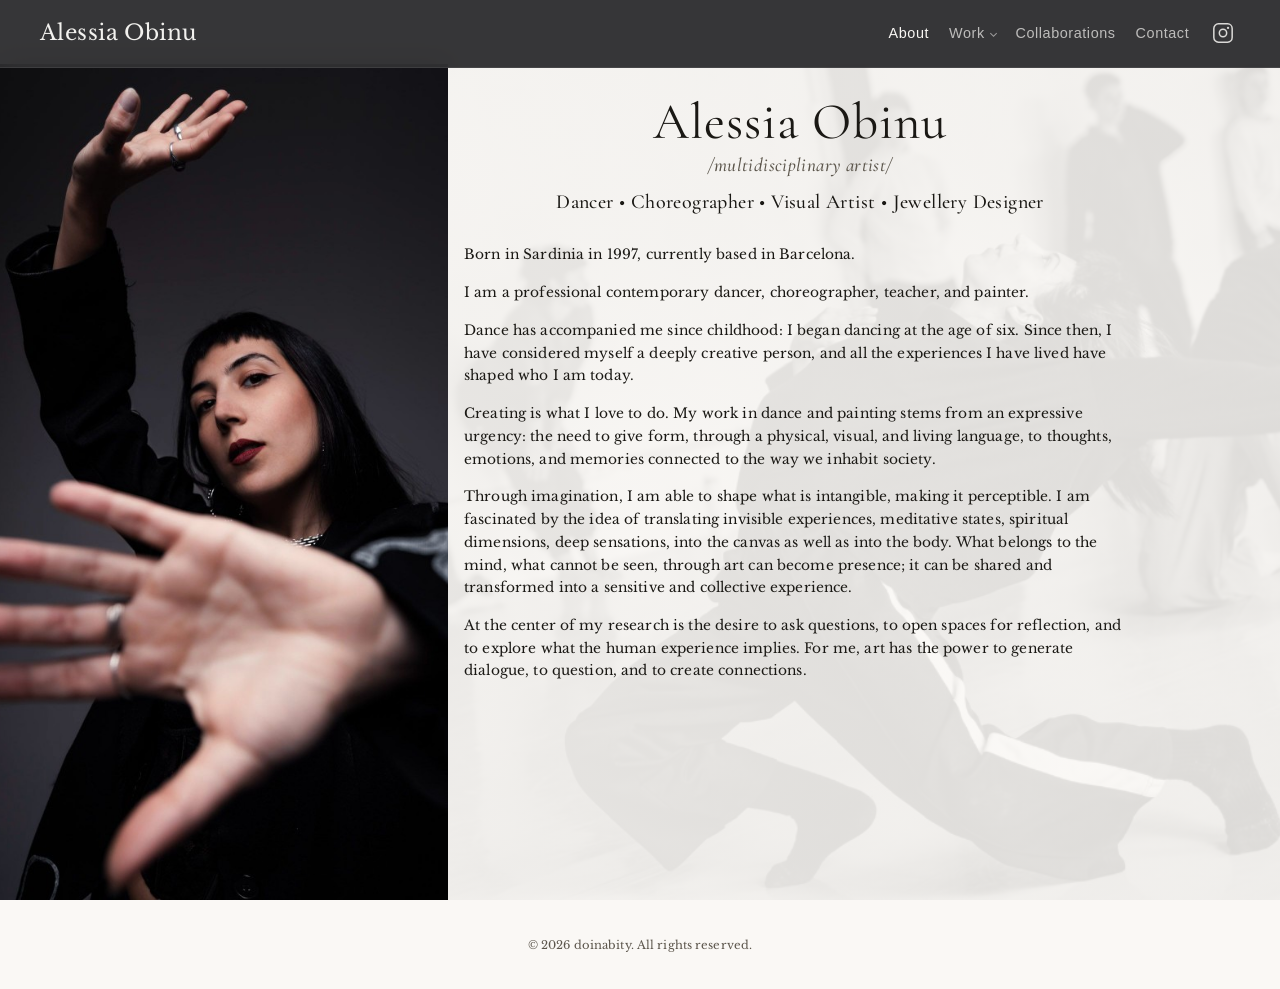
==== commit a10fdd08: "Polish mobile navigation, scrolling, layouts, and footer styling across the site. Mobile menu consol" ====
--- a/about.html
+++ b/about.html
@@ -17,17 +17,31 @@
       <a class="site-logo" href="index.html">Alessia Obinu</a>
       <div class="site-header__tools">
         <nav class="site-nav" aria-label="Primary">
-          <a href="about.html" aria-current="page">About</a>
-          <details class="site-nav__dropdown">
-            <summary class="site-nav__dropdown-trigger">Work</summary>
-            <ul class="site-nav__menu" role="list">
+          <div class="site-nav__desktop">
+            <a href="about.html" aria-current="page">About</a>
+            <details class="site-nav__dropdown">
+              <summary class="site-nav__dropdown-trigger">Work</summary>
+              <ul class="site-nav__menu" role="list">
+                <li><a href="dance2.html">Dance</a></li>
+                <li><a href="paintings.html">Paintings</a></li>
+                <li><a href="jewelry.html">Jewelry</a></li>
+              </ul>
+            </details>
+            <a href="collaborations.html">Collaborations</a>
+          </div>
+          <details class="site-nav__dropdown site-nav__dropdown--mobile">
+            <summary class="site-nav__dropdown-trigger">Menu</summary>
+            <ul class="site-nav__menu site-nav__menu--mobile" role="list">
+              <li><a href="about.html" aria-current="page">About</a></li>
+              <li class="site-nav__menu-label" role="presentation">Work</li>
               <li><a href="dance2.html">Dance</a></li>
               <li><a href="paintings.html">Paintings</a></li>
               <li><a href="jewelry.html">Jewelry</a></li>
+              <li><a href="collaborations.html">Collaborations</a></li>
+              <li><a href="index.html#contact">Contact</a></li>
             </ul>
           </details>
-          <a href="collaborations.html">Collaborations</a>
-          <a href="index.html#contact">Contact</a>
+          <a class="site-nav__contact" href="index.html#contact">Contact</a>
         </nav>
         <a
           class="site-header__instagram"
--- a/css/styles.css
+++ b/css/styles.css
@@ -361,6 +361,31 @@
   justify-content: flex-end;
 }
 
+.site-nav__desktop {
+  display: flex;
+  align-items: center;
+  gap: 1.25rem;
+}
+
+.site-nav__dropdown--mobile {
+  display: none;
+}
+
+.site-nav__menu-label {
+  margin: 0;
+  padding: 0.65rem 1.1rem 0.35rem;
+  font-family: var(--font-sans-site);
+  font-size: 0.72rem;
+  font-weight: 500;
+  letter-spacing: 0.08em;
+  text-transform: uppercase;
+  color: rgba(242, 241, 238, 0.45);
+}
+
+.site-nav__contact {
+  white-space: nowrap;
+}
+
 .site-header .site-nav a,
 .site-header .site-nav__dropdown-trigger,
 .site-header .site-nav__menu a {
@@ -476,6 +501,59 @@
   text-decoration: none;
 }
 
+@media (max-width: 768px) {
+  .site-header {
+    padding: 0.75rem clamp(0.75rem, 3vw, 1rem);
+    gap: 0.5rem;
+    flex-wrap: nowrap;
+  }
+
+  .site-header .site-logo {
+    font-size: clamp(1rem, 4.5vw, 1.2rem);
+    white-space: nowrap;
+    min-width: 0;
+    flex: 1 1 auto;
+    overflow: hidden;
+    text-overflow: ellipsis;
+  }
+
+  .site-header__tools {
+    flex: 0 1 auto;
+    min-width: 0;
+    gap: 0.35rem;
+    flex-wrap: nowrap;
+  }
+
+  .site-nav {
+    gap: 0.65rem;
+    flex-wrap: nowrap;
+  }
+
+  .site-nav__desktop {
+    display: none;
+  }
+
+  .site-nav__dropdown--mobile {
+    display: block;
+  }
+
+  .site-nav__dropdown--mobile .site-nav__menu {
+    left: auto;
+    right: 0;
+    transform: none;
+    min-width: 12.5rem;
+  }
+
+  .site-header .site-nav a,
+  .site-header .site-nav__dropdown-trigger {
+    font-size: 0.82rem;
+  }
+
+  .site-nav__contact {
+    display: none;
+  }
+}
+
 #about,
 #biography,
 #work,
@@ -628,11 +706,15 @@
 }
 
 @media (max-width: 768px) {
+  .about-page {
+    min-height: 0;
+  }
+
   .about-page .hero--split.about-page__hero--cols {
     grid-template-columns: 1fr;
-    grid-template-rows: minmax(28vh, 240px) minmax(0, 1fr);
-    min-height: calc(100dvh - var(--header-offset));
-    height: calc(100dvh - var(--header-offset));
+    grid-template-rows: auto auto;
+    min-height: 0;
+    height: auto;
   }
 
   .about-page .hero--split.about-page__hero--cols .hero__pane--quarter {
@@ -645,10 +727,48 @@
   .about-page .hero--split.about-page__hero--cols .hero__pane--main {
     min-height: 0;
     height: auto;
+    overflow: visible;
+    align-items: stretch;
+    justify-content: flex-start;
+    width: 100%;
+    padding-inline: clamp(1.5rem, 5vw, 3.5rem);
+    box-sizing: border-box;
   }
 
   .about-page .hero__inner--about-main.hero__inner--solo {
     transform: none;
+    width: 100%;
+    max-width: none;
+    margin-left: auto;
+    margin-right: auto;
+    padding: clamp(2rem, 5vw, 3.25rem) clamp(1.5rem, 4vw, 3rem);
+    box-sizing: border-box;
+  }
+
+  .about-page .about-page__hero-bio {
+    max-width: 42rem;
+    margin-left: auto;
+    margin-right: auto;
+    width: 100%;
+    text-align: left;
+  }
+
+  .about-page .about-page__hero-bio,
+  .about-page .about-page__hero-bio p {
+    font-family: var(--font-dance-baskerville);
+    font-weight: 400;
+    letter-spacing: 0.01em;
+  }
+
+  .about-page .about-page__hero-bio p {
+    margin: 0 0 1.1em;
+    font-size: clamp(0.86rem, 1.05vw, 0.94rem);
+    line-height: 1.65;
+    text-align: left;
+  }
+
+  .about-page .about-page__hero-bio p:last-child {
+    margin-bottom: 0;
   }
 }
 
@@ -692,14 +812,16 @@
   text-align: center;
 }
 
-.about-page .hero__inner--about-main.hero__inner--solo {
-  width: 100%;
-  max-width: none;
-  margin-left: 0;
-  margin-right: 0;
-  padding: clamp(1.25rem, 3vw, 2rem);
-  box-sizing: border-box;
-  transform: translateX(calc((0.125 - var(--about-image-ratio) / 2) * 100vw));
+@media (min-width: 769px) {
+  .about-page .hero__inner--about-main.hero__inner--solo {
+    width: 100%;
+    max-width: none;
+    margin-left: 0;
+    margin-right: 0;
+    padding: clamp(1.25rem, 3vw, 2rem);
+    box-sizing: border-box;
+    transform: translateX(calc((0.125 - var(--about-image-ratio) / 2) * 100vw));
+  }
 }
 
 .about-page .hero__inner--about-main .hero__intro {
@@ -903,7 +1025,7 @@
   flex-shrink: 0;
   overflow: hidden;
   scroll-snap-align: start;
-  scroll-snap-stop: always;
+  scroll-snap-stop: normal;
   scroll-margin: 0;
   box-sizing: border-box;
   border: none;
@@ -1086,16 +1208,96 @@
   justify-content: center;
 }
 
+@media (min-width: 769px) {
+  .page-home .home-biography__content,
+  .page-home .contact-section__inner {
+    overscroll-behavior: auto;
+  }
+
+  .page-dance2 .dance-role--overlay .dance-role__body {
+    overscroll-behavior: auto;
+  }
+}
+
 @media (max-width: 768px) {
+  html:has(body.page-home) {
+    scroll-snap-type: none;
+  }
+
   .page-home .hero--split,
-  .page-home .hero__pane--main {
+  .page-home .home-biography,
+  .page-home .work-block,
+  .page-home .contact-section {
+    height: auto;
+    max-height: none;
+    overflow: visible;
+    scroll-snap-align: none;
+    scroll-snap-stop: normal;
+  }
+
+  .page-home .hero--split {
+    min-height: 100dvh;
     height: 100dvh;
-    min-height: 100dvh;
+    margin-bottom: 0;
+  }
+
+  .page-home .hero--split .hero__pane--main {
+    min-height: 100%;
+    height: 100%;
+    padding-top: calc(var(--header-offset) + 1rem);
+    padding-bottom: clamp(2rem, 6vw, 3.25rem);
+    box-sizing: border-box;
+    justify-content: center;
+  }
+
+  .page-home .hero--split .hero__inner--solo {
+    padding-top: 0;
+  }
+
+  .page-home .home-biography {
+    min-height: 0;
+    margin-top: 0;
+    padding-top: 0;
   }
 
   .page-home .home-biography__grid {
-    grid-template-rows: minmax(0, 1fr) minmax(0, 1.35fr);
-    height: 100%;
+    grid-template-rows: auto auto;
+    height: auto;
+    overflow: visible;
+  }
+
+  .page-home .home-biography__portrait {
+    height: auto;
+    min-height: min(50vh, 28rem);
+    overflow: visible;
+  }
+
+  .page-home .home-biography__portrait img {
+    height: auto;
+    width: 100%;
+    aspect-ratio: 4 / 5;
+    object-fit: cover;
+  }
+
+  .page-home .home-biography__content {
+    overflow: visible;
+    overscroll-behavior: auto;
+  }
+
+  .page-home .contact-section__inner {
+    max-height: none;
+    overflow: visible;
+    overscroll-behavior: auto;
+  }
+
+  .page-home .work-block {
+    min-height: 0;
+  }
+
+  .page-home .work-block__visual,
+  .page-home .work-block--jewelry .work-block__visual {
+    height: auto;
+    min-height: 280px;
   }
 }
 
@@ -1461,12 +1663,41 @@
 }
 
 /* ——— Page footer ——— */
+.site-footer,
+.site-footer p {
+  color: rgba(242, 241, 238, 0.5);
+}
+
 .site-footer {
-  padding: 2rem var(--space);
+  padding: 1.5rem var(--space);
   text-align: center;
-  font-size: 0.875rem;
+  font-size: 0.72rem;
+  background: var(--bg);
+  border-top: none;
+}
+
+body.page-home .site-footer {
+  background: #101010;
+}
+
+body.page-about .site-footer,
+body.page-about .site-footer p {
   color: var(--ink-muted);
-  border-top: 1px solid var(--line);
+  background: var(--bg);
+}
+
+body.page-paintings .site-footer,
+body.page-jewelry .site-footer,
+body.page-collaborations .site-footer {
+  background: #101010;
+}
+
+body.page-dance .site-footer {
+  background: #e6e6e8;
+}
+
+body.page-dance2 .site-footer {
+  background: #3a322c;
 }
 
 /* ——— Catalogue pages ——— */
@@ -1579,13 +1810,6 @@
   max-width: var(--max);
   padding: calc(var(--header-offset) + clamp(2rem, 5vw, 3.5rem)) clamp(1.5rem, 5vw, 3.5rem)
     clamp(3rem, 6vw, 4.5rem);
-}
-
-body.page-paintings .site-footer,
-body.page-jewelry .site-footer {
-  border-top-color: rgba(255, 255, 255, 0.12);
-  color: rgba(242, 241, 238, 0.55);
-  background: #101010;
 }
 
 body.page-paintings .site-header .site-nav a[aria-current="page"],
@@ -1881,19 +2105,17 @@
 }
 
 body.page-collaborations .catalogue-main.collaborations-page {
+  width: 100%;
   max-width: var(--max);
+  margin-inline: auto;
   padding: calc(var(--header-offset) + clamp(2rem, 5vw, 3.5rem)) clamp(1.5rem, 5vw, 3.5rem)
     clamp(3rem, 6vw, 4.5rem);
-  min-height: calc(100dvh - var(--header-offset) - 6rem);
+  min-height: 100dvh;
+  min-height: 100svh;
   display: flex;
   align-items: center;
   justify-content: center;
-}
-
-body.page-collaborations .site-footer {
-  border-top-color: rgba(255, 255, 255, 0.12);
-  color: rgba(242, 241, 238, 0.55);
-  background: #101010;
+  box-sizing: border-box;
 }
 
 body.page-collaborations .site-header .site-nav a[aria-current="page"] {
@@ -1952,6 +2174,7 @@
   padding-top: var(--header-offset);
   padding-left: 0;
   padding-right: 0;
+  padding-bottom: 0;
 }
 
 .dance-section-bar {
@@ -2155,6 +2378,7 @@
 
 body.page-dance2 > main.dance-page {
   padding-top: 0;
+  padding-bottom: 0;
 }
 
 .page-dance2 .dance2-section-nav {
@@ -2239,7 +2463,7 @@
   flex-shrink: 0;
   overflow: hidden;
   scroll-snap-align: start;
-  scroll-snap-stop: always;
+  scroll-snap-stop: normal;
   scroll-margin: 0;
 }
 
@@ -2365,14 +2589,68 @@
   background: rgba(32, 27, 23, 0.94);
 }
 
+@media (max-width: 768px) {
+  html:has(body.page-dance2) {
+    scroll-snap-type: none;
+  }
+
+  .page-dance2 .dance-role-unit {
+    height: auto;
+    min-height: 0;
+    overflow: visible;
+    scroll-snap-align: none;
+    scroll-snap-stop: normal;
+  }
+
+  .page-dance2 .dance-role--overlay .dance-role__body {
+    overflow: visible;
+    overscroll-behavior: auto;
+    width: 100%;
+    max-width: 42rem;
+    margin-inline: auto;
+    padding: clamp(2rem, 5vw, 3.25rem) clamp(1.5rem, 4vw, 3rem);
+    text-align: left;
+    line-height: 1.65;
+    justify-content: flex-start;
+    box-sizing: border-box;
+  }
+
+  .page-dance2 .dance-role__body--credits > p:first-child {
+    margin-top: 0;
+  }
+
+  .page-dance2 .dance-role--overlay .dance-role__body p,
+  .page-dance2 #dancer .dance-role__body p {
+    font-family: var(--font-dance-baskerville);
+    font-weight: 400;
+    letter-spacing: 0.01em;
+    font-size: clamp(0.86rem, 1.05vw, 0.94rem);
+    line-height: 1.65;
+    margin: 0 0 1.1em;
+    text-align: left;
+    color: rgba(242, 241, 238, 0.88);
+  }
+
+  .page-dance2 .dance-role--overlay .dance-role__body p:last-child {
+    margin-bottom: 0;
+  }
+}
+
 @media (max-width: 700px) {
   .page-dance2 .dance-role--overlay .dance-role__split {
     flex-direction: column;
   }
 
   .page-dance2 .dance-role--overlay .dance-role__figure {
-    flex: 1;
+    flex: none;
     width: 100%;
+    min-height: min(55vh, 28rem);
+    height: auto;
+  }
+
+  .page-dance2 .dance-role--overlay .dance-role__figure img {
+    height: auto;
+    min-height: min(55vh, 28rem);
   }
 
   .page-dance2 .dance-role--overlay .dance-role__body {
@@ -2384,10 +2662,4 @@
   .page-dance2 .dance-role__split--panel-left .dance-role__body {
     order: 2;
   }
-
-  .page-dance2 #dancer .dance-role__body p {
-    font-size: 0.76rem;
-    line-height: 1.45;
-    margin-bottom: 0.62em;
-  }
-}
+}
